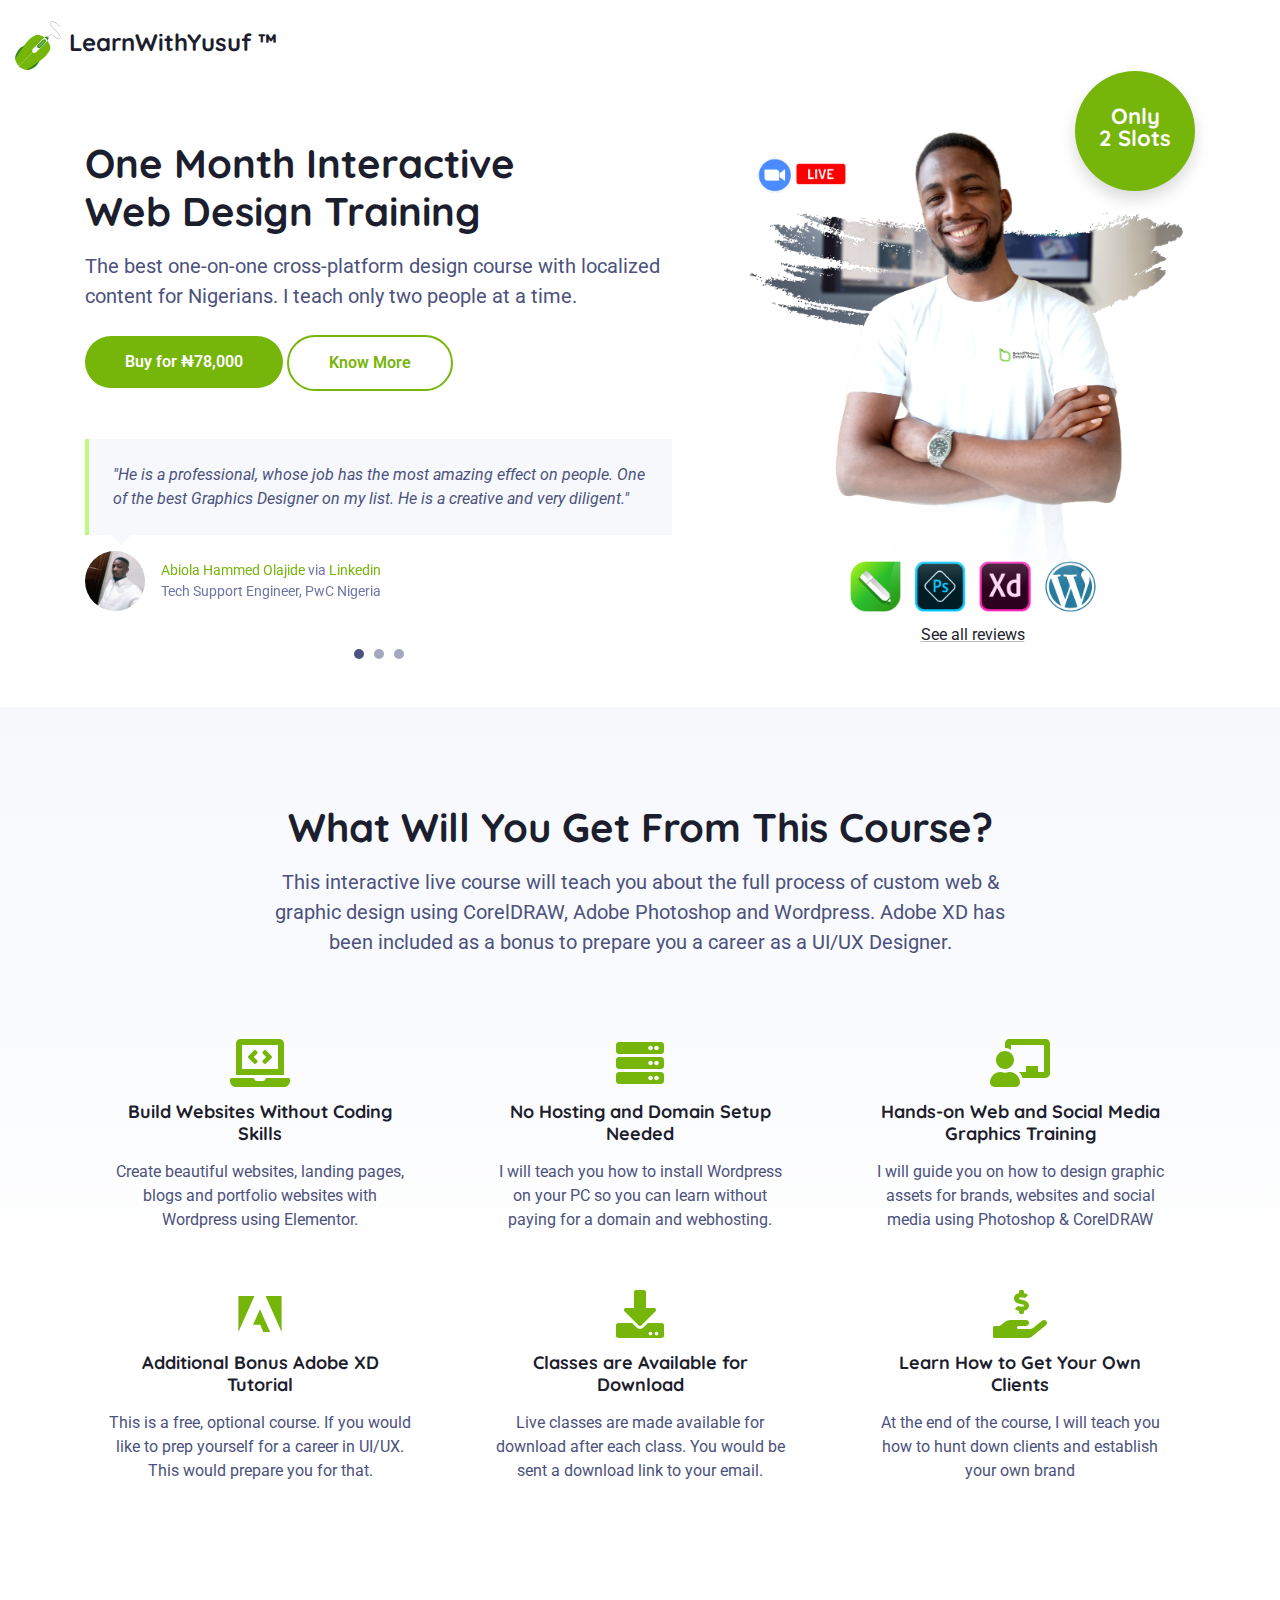
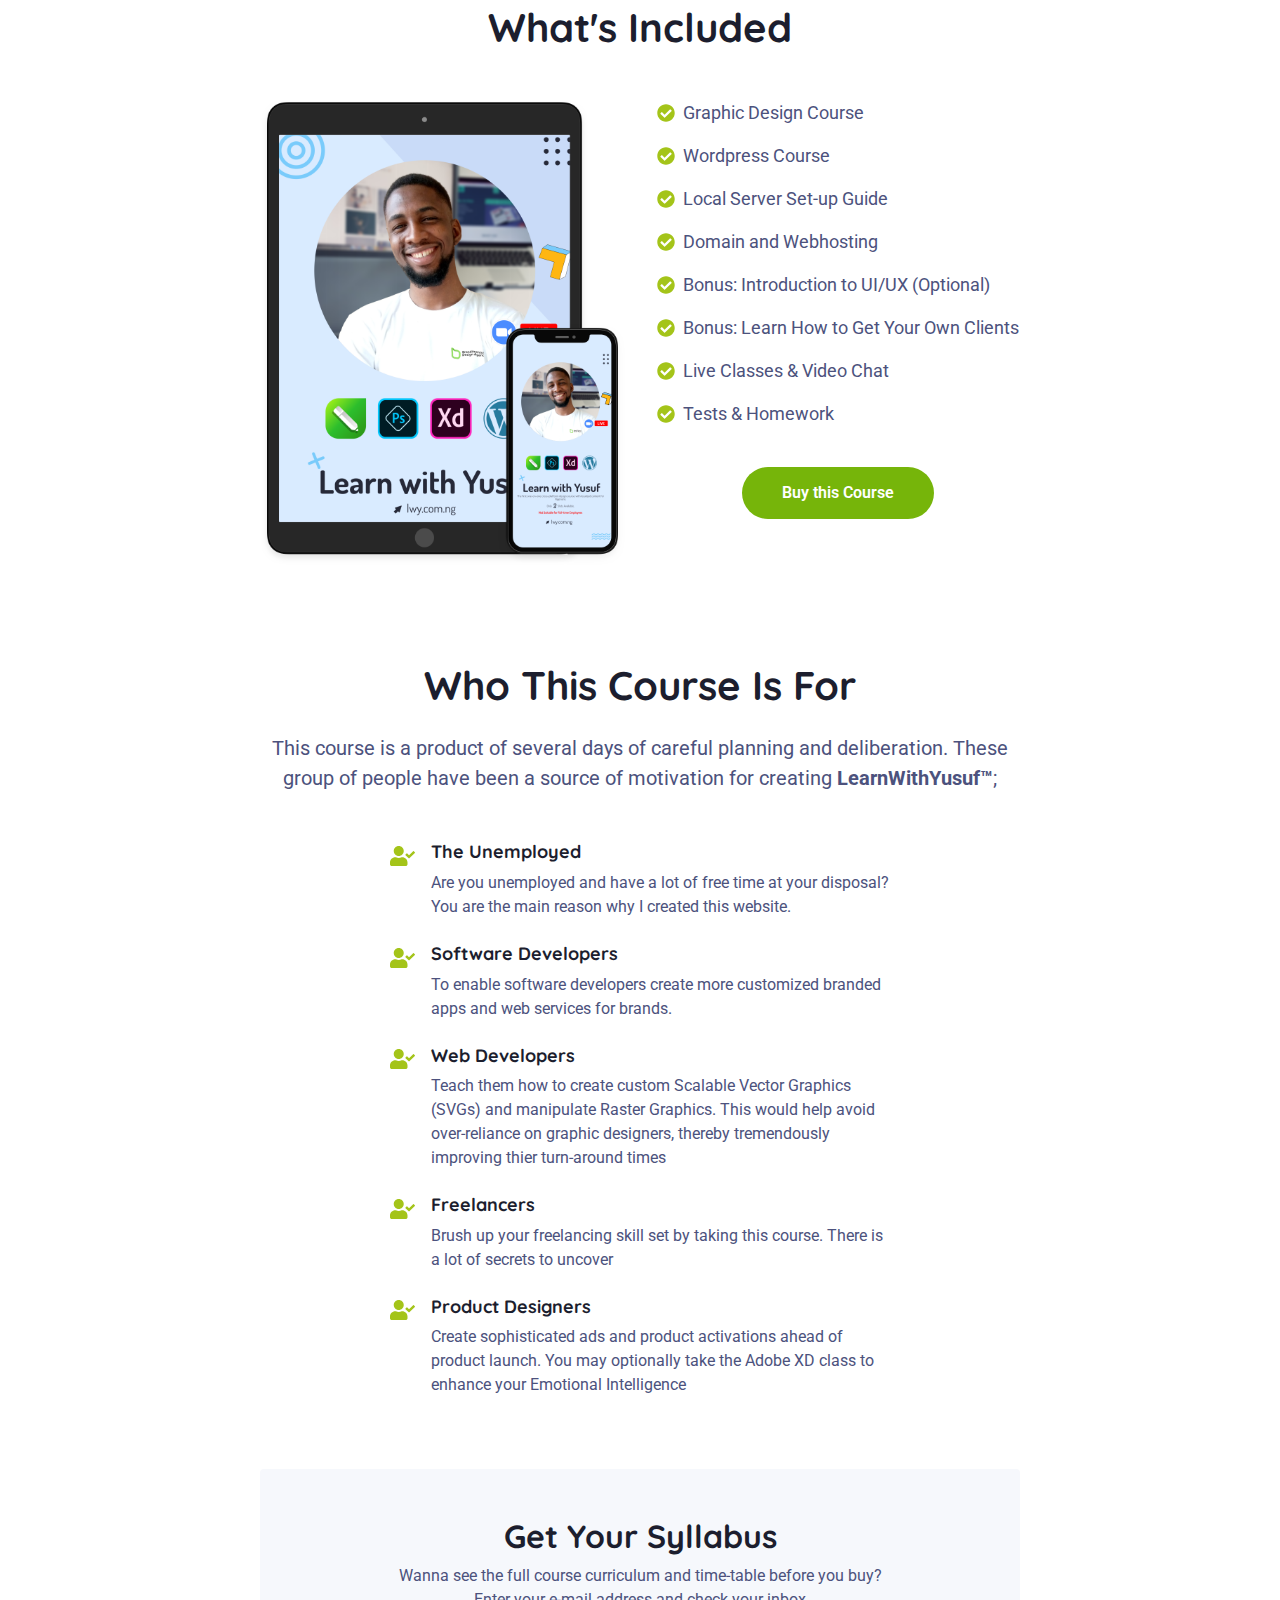
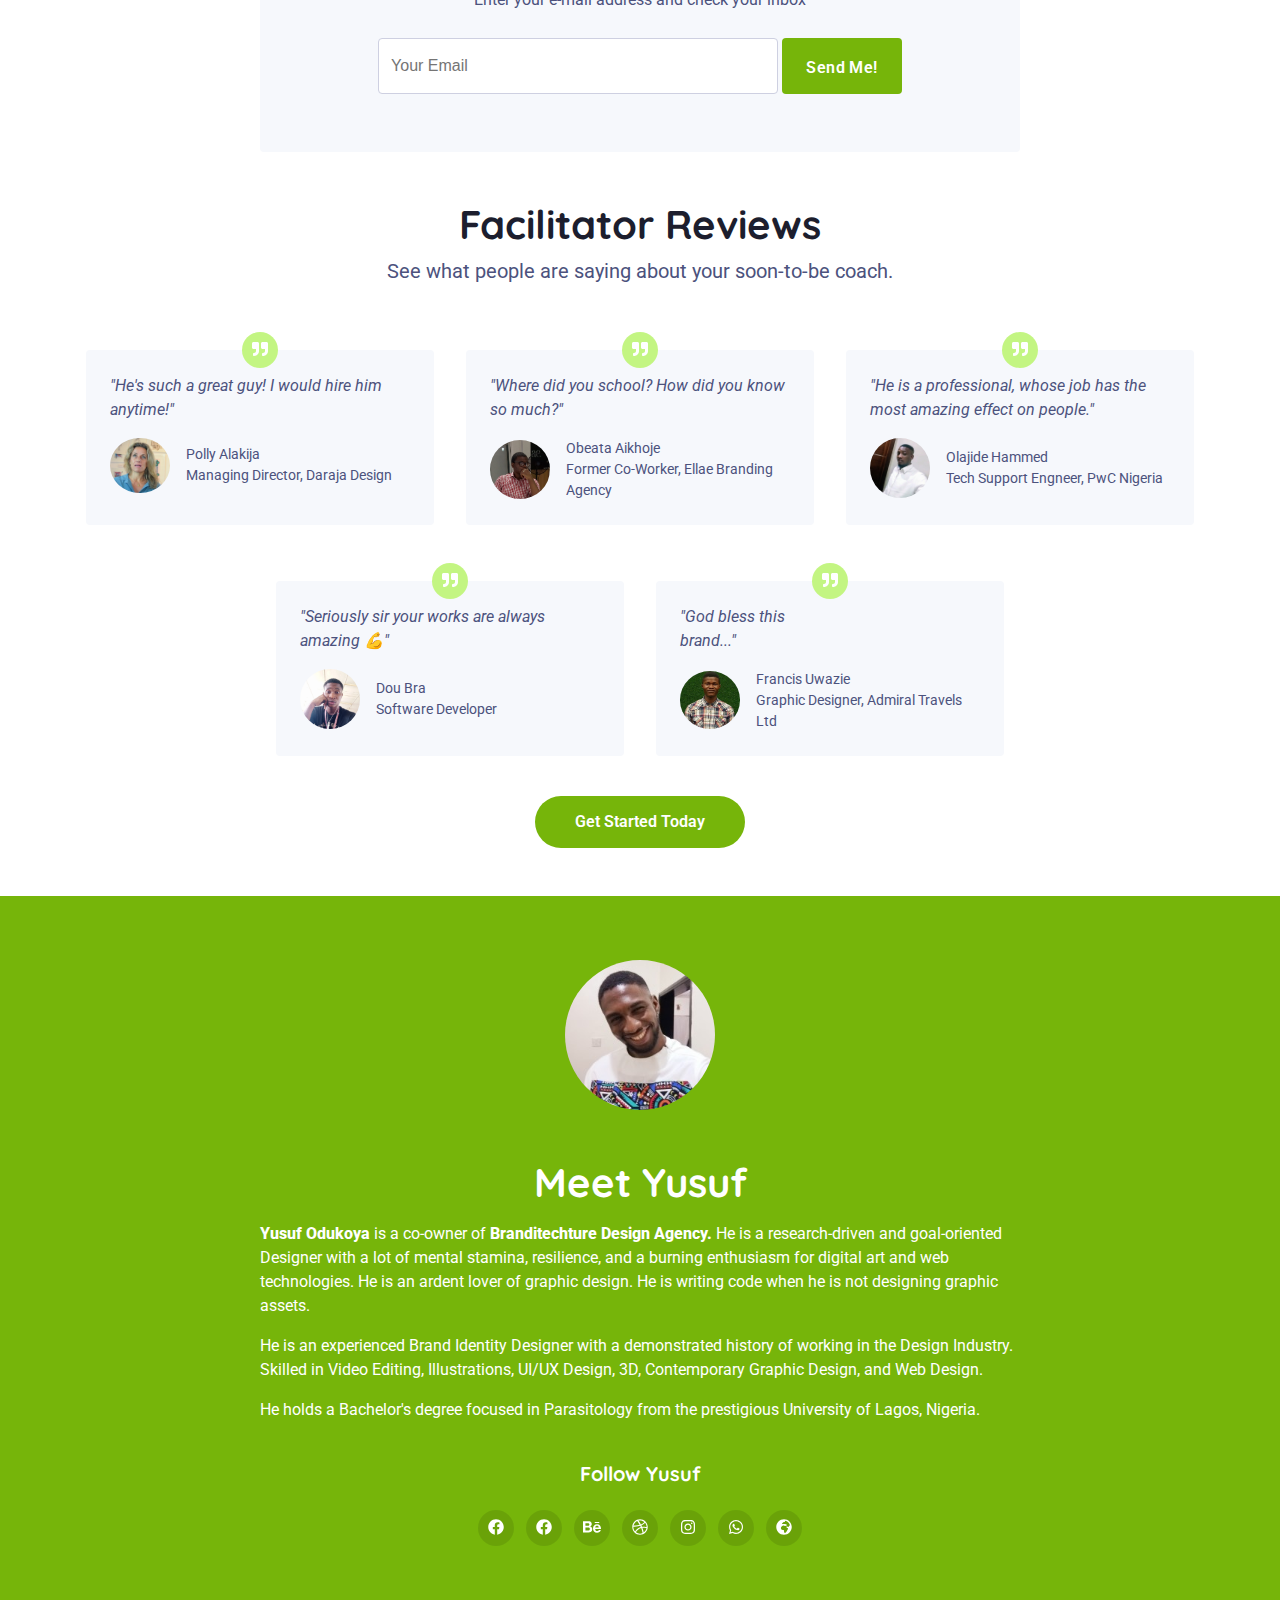
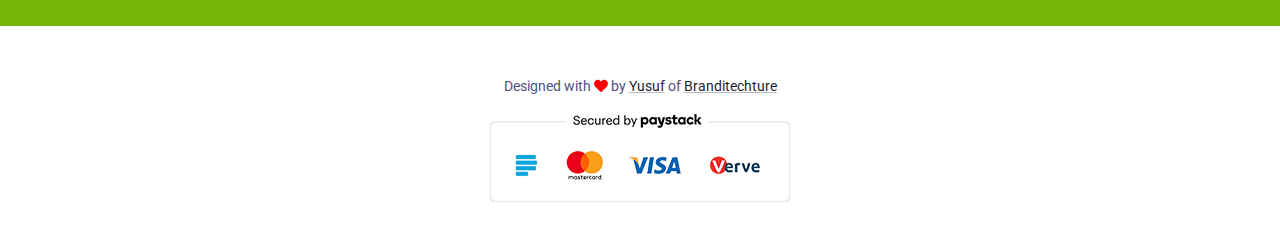
==== index.html @ 30e53b49 "added facebook pixel" ====
<!DOCTYPE html>
<html lang="en"> 
<head>
	<title>Learn with Yusuf - The best one-on-one cross-platform design course with localized content for Nigerians.</title>
		<!-- Global site tag (gtag.js) - Google Analytics -->
<script async src="https://www.googletagmanager.com/gtag/js?id=UA-167106682-1"></script>
<script>
  window.dataLayer = window.dataLayer || [];
  function gtag(){dataLayer.push(arguments);}
  gtag('js', new Date());

  gtag('config', 'UA-167106682-1');
</script>
<!--End Google Analytics-->
	<!-- Meta -->
    <meta charset="utf-8">
    <meta http-equiv="X-UA-Compatible" content="IE=edge">
    <meta name="viewport" content="width=device-width, initial-scale=1.0">
    <meta name="description" content="Bootstrap 4 Book/eBook Landing Page Template For Developers">
    <meta name="author" content="Xiaoying Riley at 3rd Wave Media">    
	<!--Favicon-->
	<link rel="apple-touch-icon" sizes="144x144" href="/apple-touch-icon.png">
	<link rel="icon" type="image/png" sizes="32x32" href="/favicon-32x32.png">
	<link rel="icon" type="image/png" sizes="16x16" href="/favicon-16x16.png">
	<link rel="manifest" href="/site.webmanifest">
	<link rel="mask-icon" href="/safari-pinned-tab.svg" color="#5bbad5">
	<meta name="msapplication-TileColor" content="#00a300">
	<meta name="theme-color" content="#ffffff">
    <!-- Google Font -->
    <link href="https://fonts.googleapis.com/css?family=Quicksand:700|Roboto:400,400i,700&display=swap" rel="stylesheet">
    <!-- FontAwesome JS-->
    <script defer src="assets/fontawesome/js/all.min.js"></script>
    <!-- Theme CSS -->  
	<link id="theme-style" rel="stylesheet" href="assets/css/theme.css">
	<!-- Facebook Pixel Code -->
<script>
	!function(f,b,e,v,n,t,s)
	{if(f.fbq)return;n=f.fbq=function(){n.callMethod?
	n.callMethod.apply(n,arguments):n.queue.push(arguments)};
	if(!f._fbq)f._fbq=n;n.push=n;n.loaded=!0;n.version='2.0';
	n.queue=[];t=b.createElement(e);t.async=!0;
	t.src=v;s=b.getElementsByTagName(e)[0];
	s.parentNode.insertBefore(t,s)}(window, document,'script',
	'https://connect.facebook.net/en_US/fbevents.js');
	fbq('init', '244004670359767');
	fbq('track', 'PageView');
  </script>
  <noscript><img height="1" width="1" style="display:none"
	src="https://www.facebook.com/tr?id=244004670359767&ev=PageView&noscript=1"
  /></noscript>
  <!-- End Facebook Pixel Code -->
</head> 

<body>    
    <header class="header">	    
        <div class="branding">
            <div class="container-fluid position-relative py-3">
                <div class="logo-wrapper">
	                <div class="site-logo"><a class="navbar-brand" href="index.html"><img class="logo-icon mr-2" src="assets/images/site-logo.svg" alt="logo" ><span class="logo-text">LearnWithYusuf &trade;</span></a></div>    
                </div><!--//docs-logo-wrapper-->
	        
            </div><!--//container-->
        </div><!--//branding-->
    </header><!--//header-->
    
    <section class="hero-section">
	    <div class="container">
		    <div class="row">
			    <div class="col-12 col-md-7 pt-5 mb-5 align-self-center">
				    <div class="promo pr-md-3 pr-lg-5">
					    <h1 class="headline mb-3">
						    One Month Interactive<br>Web Design Training   
					    </h1><!--//headline-->
					    <div class="subheadline mb-4">
						    The best one-on-one cross-platform design course with localized content for Nigerians. I teach only two people at a time. 
					    </div><!--//subheading-->
					    
					    <div class="cta-holder">
						    <button class="bg-primary buybtn" type="button" onclick="payWithPaystack()">Buy for ₦78,000</button>
						    <a class="btn btn-secondary scrollto" href="#benefits-section">Know More</a>
						    
					    </div><!--//cta-holder-->
					    
					    <div class="hero-quotes mt-5">
						    <div id="quotes-carousel" class="quotes-carousel carousel slide carousel-fade mb-5" data-ride="carousel" data-interval="8000">
								<ol class="carousel-indicators">
									<li data-target="#quotes-carousel" data-slide-to="0" class="active"></li>
									<li data-target="#quotes-carousel" data-slide-to="1"></li>
									<li data-target="#quotes-carousel" data-slide-to="2"></li>
								</ol>
							  
							    <div class="carousel-inner">
								    <div class="carousel-item active">
								        <blockquote class="quote p-4 theme-bg-light">
									        "He is a professional, whose job has the most amazing effect on people. One of the best Graphics Designer on my list. He is a creative and very diligent."     
								        </blockquote><!--//item-->
								        <div class="source media flex-column flex-md-row align-items-center">
									        <img class=" source-profile mr-md-3 roundedimg" src="assets/images/profiles/profile-1.png" alt="image" width="200">
									        <div class="source-info media-body text-center text-md-left">
										        <div class="source-name"><a _target="blank" href="https://www.linkedin.com/in/abiola-hammed-olajide-11097a184/">Abiola Hammed Olajide</a> via <a _target="blank" href="https://www.linkedin.com/in/thaikuun/">Linkedin </a></div>
										        <div class="soure-title">Tech Support Engineer, PwC Nigeria</div>
										    </div>
								        </div><!--//source-->
								    </div><!--//carousel-item-->
								    <div class="carousel-item">
								        <blockquote class="quote p-4 theme-bg-light">
									        "Seriously sir your works are always amazing 💪"     
								        </blockquote><!--//item-->
								        <div class="source media flex-column flex-md-row align-items-center">
									        <img class=" source-profile mr-md-3 roundedimg" src="assets/images/profiles/profile-2.png" alt="image" width="200">
									        <div class="source-info media-body text-center text-md-left">
										        <div class="source-name"><a _target="blank" href="https://facebook.com/jacob.gallant3">Dou Bra</a> via <a _target="blank" href="https://mbasic.facebook.com/comment/replies/?ctoken=3018919988167381_3019017531490960&actor_id=100001482280770&ft_ent_identifier=3018919988167381&gfid=AQC54p0u67_15cv6&refid=52&_ft_=mf_story_key.3018919988167381%3Atop_level_post_id.3018919988167381%3Atl_objid.3018919988167381%3Acontent_owner_id_new.100001482280770%3Athrowback_story_fbid.3018919988167381%3Aphoto_attachments_list.%5B3018919161500797%2C3018919164834130%2C3018919141500799%2C3018919321500781%2C3018919244834122%5D%3Astory_location.4%3Astory_attachment_style.album%3Athid.100001482280770&__tn__=R#comment_form_100001482280770_3018919988167381_reply_3018919988167381_3019017531490960">Facebook </a></div>
										        <div class="soure-title">Software Developer</div>
										    </div>
								        </div><!--//source-->
								    </div><!--//carousel-item-->
								    <div class="carousel-item">
								        <blockquote class="quote p-4 theme-bg-light">
									        "God bless this brand... "     
								        </blockquote><!--//item-->
								        <div class="source media flex-column flex-md-row align-items-center">
									        <img class=" source-profile mr-md-3 roundedimg" src="assets/images/profiles/profile-3.png" alt="image" width="200">
									        <div class="source-info media-body text-center text-md-left">
										        <div class="source-name"><a _target="blank" href="https://facebook.com/francystem.wazyexpress">Francis Chinonso Uwazie</a> via <a _target="blank" href="https://mbasic.facebook.com/comment/replies/?ctoken=2747424075316975_2748294505229932&actor_id=100001482280770&ft_ent_identifier=2747424075316975&gfid=AQDRLqLFon96asLO&refid=52&_ft_=mf_story_key.2747424075316975%3Atop_level_post_id.2747424075316975%3Atl_objid.2747424075316975%3Acontent_owner_id_new.100001482280770%3Athrowback_story_fbid.2747424075316975%3Aphoto_id.2747423101983739%3Astory_location.4%3Astory_attachment_style.photo%3Athid.100001482280770&__tn__=R#comment_form_100001482280770_2747424075316975_reply_2747424075316975_2748294505229932"> Facebook </a></div>
										        <div class="soure-title">Graphic Designer, Admiral Travel Ltd.</div>
										    </div>
								        </div><!--//source-->
								    </div><!--//carousel-item-->
								</div><!--//carousel-inner-->
							</div><!--//quotes-carousel-->
							
					    </div><!--//hero-quotes-->
				    </div><!--//promo-->
			    </div><!--col-->
			    <div class="col-12 col-md-5 mb-5 align-self-center">
				    <div class="book-cover-holder">
					    <img class="img-fluid book-cover" src="assets/images/yusuf-odukoya-cover.png" alt="Yusuf Odukoya" >
					    <div class="book-badge d-inline-block shadow">
						    Only <br>2 Slots
					    </div>
				    </div><!--//book-cover-holder-->
				    <div class="text-center"><a class="theme-link scrollto" href="#reviews-section">See all reviews</a></div>
			    </div><!--col-->
		    </div><!--//row-->
	    </div><!--//container-->
    </section><!--//hero-section-->
    
    <section id="benefits-section" class="benefits-section theme-bg-light-gradient py-5">
	    <div class="container py-5">
		    <h2 class="section-heading text-center mb-3">What Will You Get From This Course?</h2>
		    <div class="section-intro single-col-max mx-auto text-center mb-5">This interactive live course will teach you about the full process of custom web & graphic design using CorelDRAW, Adobe Photoshop and Wordpress. Adobe XD has been included as a bonus to prepare you a career as a UI/UX Designer. </div>
		    <div class="row text-center">
			    <div class="item col-12 col-md-6 col-lg-4">
				    <div class="item-inner p-3 p-lg-4">
					    <div class="item-header mb-3">
						    <div class="item-icon"><i class="fas fa-laptop-code"></i></div>
						    <h3 class="item-heading">Build Websites Without Coding Skills</h3>
					    </div><!--//item-heading-->
					    <div class="item-desc">
						    Create beautiful websites, landing pages, blogs and portfolio websites with Wordpress using Elementor.
					    </div><!--//item-desc-->
				    </div><!--//item-inner-->
			    </div><!--//item-->
			    <div class="item col-12 col-md-6 col-lg-4">
				    <div class="item-inner p-3 p-lg-4">
					    <div class="item-header mb-3">
						    <div class="item-icon"><i class="fas fa-server"></i></div>
						    <h3 class="item-heading">No Hosting and Domain Setup Needed</h3>
					    </div><!--//item-heading-->
					    <div class="item-desc">
						    I will teach you how to install Wordpress on your PC so you can learn without paying for a domain and webhosting.
					    </div><!--//item-desc-->
				    </div><!--//item-inner-->
			    </div><!--//item-->
			    <div class="item col-12 col-md-6 col-lg-4">
				    <div class="item-inner p-3 p-lg-4">
					    <div class="item-header mb-3">
						    <div class="item-icon"><i class="fas fa-chalkboard-teacher"></i></div>
						    <h3 class="item-heading">Hands-on Web and Social Media Graphics Training</h3>
					    </div><!--//item-heading-->
					    <div class="item-desc">
						    I will guide you on how to design graphic assets for brands, websites and social media using Photoshop & CorelDRAW
					    </div><!--//item-desc-->
				    </div><!--//item-inner-->
			    </div><!--//item-->
			    <div class="item col-12 col-md-6 col-lg-4">
				    <div class="item-inner p-3 p-lg-4">
					    <div class="item-header mb-3">
						    <div class="item-icon"><i class="fab fa-adobe"></i></div>
						    <h3 class="item-heading">Additional Bonus Adobe XD Tutorial</h3>
					    </div><!--//item-heading-->
					    <div class="item-desc">
						    This is a free, optional course. If you would like to prep yourself for a career in UI/UX. This would prepare you for that.  
					    </div><!--//item-desc-->
				    </div><!--//item-inner-->
			    </div><!--//item-->
			    <div class="item col-12 col-md-6 col-lg-4">
				    <div class="item-inner p-3 p-lg-4">
					    <div class="item-header mb-3">
						    <div class="item-icon"><i class="fas fa-download"></i></div>
						    <h3 class="item-heading">Classes are Available for Download</h3>
					    </div><!--//item-heading-->
					    <div class="item-desc">
						    Live classes are made available for download after each class. You would be sent a download link to your email. 
					    </div><!--//item-desc-->
				    </div><!--//item-inner-->
			    </div><!--//item-->
			    <div class="item col-12 col-md-6 col-lg-4">
				    <div class="item-inner p-3 p-lg-4">
					    <div class="item-header mb-3">
						    <div class="item-icon"><i class="fas fa-hand-holding-usd"></i></div>
						    <h3 class="item-heading">Learn How to Get Your Own Clients</h3>
					    </div><!--//item-heading-->
					    <div class="item-desc">
						    At the end of the course, I will teach you how to hunt down clients and establish your own brand
					    </div><!--//item-desc-->
				    </div><!--//item-inner-->
			    </div><!--//item-->
		    </div><!--//row-->
	    </div><!--//container-->
    </section><!--//benefits-section-->
    
    <section id="content-section" class="content-section">
	    <div class="container">
		    <div class="single-col-max mx-auto">
		    <h2 class="section-heading text-center mb-5">What's Included</h2>
			    <div class="row">
				    <div class="col-12 col-md-6">
					    <div class="figure-holder mb-5">
						    <img class="img-fluid" src="assets/images/devbook-devices.png" alt="image" >
					    </div><!--//figure-holder-->
				    </div><!--//col-->
				    <div class="col-12 col-md-6 mb-5">
					    <div class="key-points mb-4 text-center">
						    <ul class="key-points-list list-unstyled mb-4 mx-auto d-inline-block text-left">
								<li><i class="fas fa-check-circle mr-2"></i>Graphic Design Course</li>								
								<li><i class="fas fa-check-circle mr-2"></i>Wordpress Course</li>
								<li><i class="fas fa-check-circle mr-2"></i>Local Server Set-up Guide</li> 
								<li><i class="fas fa-check-circle mr-2"></i>Domain and Webhosting</li>
							    <li><i class="fas fa-check-circle mr-2"></i>Bonus: Introduction to UI/UX (Optional)</li>
							    <li><i class="fas fa-check-circle mr-2"></i>Bonus: Learn How to Get Your Own Clients</li>
								<li><i class="fas fa-check-circle mr-2"></i>Live Classes & Video Chat</li>
								<li><i class="fas fa-check-circle mr-2"></i>Tests & Homework</li>

						    </ul>
						    <div class="text-center"><button class="bg-primary buybtn" type="button" onclick="payWithPaystack()">Buy this Course</button></div>
					    </div><!--//key-points-->
					    
				    </div><!--//col-12-->   
			    </div><!--//row-->
		    </div><!--//single-col-max-->
	    </div><!--//container-->
    </section><!--//content-section-->
    
    <section id="audience-section" class="audience-section py-5">
	    <div class="container">
		    <h2 class="section-heading text-center mb-4">Who This Course Is For</h2>
		    <div class="section-intro single-col-max mx-auto text-center mb-5">
			   This course is a product of several days of careful planning and deliberation. These group of people have been a source of motivation for creating <strong>LearnWithYusuf&trade;</strong>;
		    </div><!--//section-intro-->
		    <div class="audience mx-auto">
				<div class="item media">
				    <div class="item-icon mr-3"><i class="fas fa-user-check"></i></div>
				    <div class="media-body">
					    <h4 class="item-title">The Unemployed</h4>
					    <div class="item-desc">Are you unemployed and have a lot of free time at your disposal? You are the main reason why I created this website.</div>
				    </div><!--//media-body-->
			    </div><!--//item-->
			    <div class="item media">
				    <div class="item-icon mr-3"><i class="fas fa-user-check"></i></div>
				    <div class="media-body">
					    <h4 class="item-title">Software Developers</h4>
					    <div class="item-desc">To enable software developers create more customized branded apps and web services for brands.</div>
				    </div><!--//media-body-->
			    </div><!--//item-->
			    <div class="item media">
				    <div class="item-icon mr-3"><i class="fas fa-user-check"></i></div>
				    <div class="media-body">
					    <h4 class="item-title">Web Developers</h4>
					    <div class="item-desc">Teach them how to create custom Scalable Vector Graphics (SVGs) and manipulate Raster Graphics. This would help avoid over-reliance on graphic designers, thereby tremendously improving thier turn-around times</div>
				    </div><!--//media-body-->
			    </div><!--//item-->
			    <div class="item media">
				    <div class="item-icon mr-3"><i class="fas fa-user-check"></i></div>
				    <div class="media-body">
					    <h4 class="item-title">Freelancers</h4>
					    <div class="item-desc">Brush up your freelancing skill set by taking this course. There is a lot of secrets to uncover</div>
				    </div><!--//media-body-->
			    </div><!--//item-->
			    <div class="item media">
				    <div class="item-icon mr-3"><i class="fas fa-user-check"></i></div>
				    <div class="media-body">
					    <h4 class="item-title">Product Designers</h4>
					    <div class="item-desc">Create sophisticated ads and product activations ahead of product launch. You may optionally take the Adobe XD class to enhance your Emotional Intelligence</div>
				    </div><!--//media-body-->
			    </div><!--//item-->
		    </div><!--//audience-->
	    </div><!--//container-->
	</section><!--//audience-section-->
	
	<section id="form-section" class="form-section">
	    <div class="container">
		    <div class="lead-form-wrapper single-col-max mx-auto theme-bg-light rounded p-5">
			    <h2 class="form-heading text-center">Get Your Syllabus</h2>
			    <div class="form-intro text-center mb-3">Wanna see the full course curriculum and time-table before you buy? <br>Enter your e-mail address and check your inbox</div>
			    <div class="form-wrapper">
		
<!-- Begin Mailchimp Signup Form -->
<style type="text/css">
	#mc_embed_signup{background:rgba(255, 255, 255, 0); clear:left; font:14px inherit,Arial,sans-serif; width:100%;}
	/* Add your own Mailchimp form style overrides in your site stylesheet or in this style block.
	   We recommend moving this block and the preceding CSS link to the HEAD of your HTML file. */
</style>
<div id="mc_embed_signup">
<form action="https://lwy.us18.list-manage.com/subscribe/post?u=bf35e2f585c4e5f2abfe6244e&amp;id=988fe74b9a" method="post" id="mc-embedded-subscribe-form" name="mc-embedded-subscribe-form" class="validate" novalidate>
    <div id="mc_embed_signup_scroll">
	<input type="email" value="" name="EMAIL" class="email" id="mce-EMAIL" placeholder="Your Email" required>
    <!-- real people should not fill this in and expect good things - do not remove this or risk form bot signups-->
    <div style="position: absolute; left: -5000px;" aria-hidden="true"><input type="text" name="b_bf35e2f585c4e5f2abfe6244e_988fe74b9a" tabindex="-1" value=""></div>
    <div class="clear"><input type="submit" value="Send Me!" name="subscribe" id="mc-embedded-subscribe" class="button"></div>
    </div>
</form>
</div>

<!--End mc_embed_signup-->

			    </div><!--//form-wrapper-->
		    </div><!--//lead-form-wrapper-->
	    </div><!--//container-->
    </section><!--//form-section-->


    
    <section id="reviews-section" class="reviews-section py-5">
	    <div class="container">
		    <h2 class="section-heading text-center">Facilitator Reviews</h2>
		    <div class="section-intro text-center single-col-max mx-auto mb-5">See what people are saying about your soon-to-be coach. </div>
		    <div class="row justify-content-center">
			    <div class="item col-12 col-lg-4 p-3 mb-4">
				    <div class="item-inner theme-bg-light rounded p-4">
					    
					    <blockquote class="quote">
					        "He's such a great guy! I would hire him anytime!"     
				        </blockquote><!--//item-->
				        <div class="source media flex-column flex-md-row align-items-center">
					        <img class=" source-profile mr-md-3 roundedimg" src="assets/images/profiles/polly.jpg" alt="image" >
					        <div class="source-info media-body text-center text-md-left">
						        <div class="source-name">Polly Alakija</div>
						        <div class="soure-title">Managing Director, Daraja Design</div>
						    </div>
				        </div><!--//source-->
				        <div class="icon-holder"><i class="fas fa-quote-right"></i></div>
				    </div><!--//inner-->
			    </div><!--//item-->
			    <div class="item col-12 col-lg-4 p-3 mb-4">
				    <div class="item-inner theme-bg-light rounded p-4">
					    <blockquote class="quote">
					        "Where did you school? How did you know so much?"     
				        </blockquote><!--//item-->
				        <div class="source media flex-column flex-md-row align-items-center">
					        <img class=" source-profile mr-md-3 roundedimg" src="assets/images/profiles/obe.jpg" alt="image" >
					        <div class="source-info media-body text-center text-md-left">
						        <div class="source-name">Obeata Aikhoje</div>
						        <div class="soure-title">Former Co-Worker, Ellae Branding Agency</div>
						    </div>
				        </div><!--//source-->
				         <div class="icon-holder"><i class="fas fa-quote-right"></i></div>
				    </div><!--//inner-->
			    </div><!--//item-->
			    <div class="item col-12 col-lg-4 p-3 mb-4">
				    <div class="item-inner theme-bg-light rounded p-4">
					    <blockquote class="quote">
					        "He is a professional, whose job has the most amazing effect on people."     
				        </blockquote><!--//item-->
				        <div class="source media flex-column flex-md-row align-items-center">
					        <img class=" source-profile mr-md-3 roundedimg" src="assets/images/profiles/profile-1.png" alt="image" >
					        <div class="source-info media-body text-center text-md-left">
						        <div class="source-name">Olajide Hammed</div>
						        <div class="soure-title">Tech Support Engneer, PwC Nigeria</div>
						    </div>
				        </div><!--//source-->
				         <div class="icon-holder"><i class="fas fa-quote-right"></i></div>
				    </div><!--//inner-->
			    </div><!--//item-->
			    <div class="item col-12 col-lg-4 p-3 mb-4">
				    <div class="item-inner theme-bg-light rounded p-4">
					    <blockquote class="quote">
					        "Seriously sir your works are always amazing 💪"     
				        </blockquote><!--//item-->
				        <div class="source media flex-column flex-md-row align-items-center">
					        <img class=" source-profile mr-md-3 roundedimg" src="assets/images/profiles/profile-2.png" alt="image" >
					        <div class="source-info media-body text-center text-md-left">
						        <div class="source-name">Dou Bra</div>
						        <div class="soure-title">Software Developer</div>
						    </div>
				        </div><!--//source-->
				         <div class="icon-holder"><i class="fas fa-quote-right"></i></div>
				    </div><!--//inner-->
			    </div><!--//item-->
			    <div class="item col-12 col-lg-4 p-3 mb-4">
				    <div class="item-inner theme-bg-light rounded p-4">
					    <blockquote class="quote">
					        "God bless this <br>brand..."   
				        </blockquote><!--//item-->
				        <div class="source media flex-column flex-md-row align-items-center">
					        <img class=" source-profile mr-md-3 roundedimg" src="assets/images/profiles/profile-3.png" alt="image" >
					        <div class="source-info media-body text-center text-md-left">
						        <div class="source-name">Francis Uwazie</div>
						        <div class="soure-title">Graphic Designer, Admiral Travels Ltd</div>
						    </div>
				        </div><!--//source-->
				         <div class="icon-holder"><i class="fas fa-quote-right"></i></div>
				    </div><!--//inner-->
			    </div><!--//item-->
		    </div><!--//row-->
		    <div class="text-center">
		        <button class="bg-primary buybtn" type="button" onclick="payWithPaystack()">Get Started Today</button>
		    </div>
	    </div><!--//container-->
    </section><!--//reviews-section-->
    
    <section id="author-section" class="author-section section theme-bg-primary py-5">
	    <div class="container py-3">
		    <div class="author-profile text-center mb-5">
			    <img class="author-pic roundedimg" src="assets/images/profiles/author-profile.png" alt="image" >
		    </div><!--//author-profile-->
		    <h2 class="section-heading text-center text-white mb-3">Meet Yusuf</h2>
		    <div class="author-bio single-col-max mx-auto">
				<p><a style="color: white; font-weight: 800;" href="https://designeryusuf.github.io" _target="blank"> Yusuf Odukoya</a> is a co-owner of <a style="color: white; font-weight: 800;" href="http://projects.branditechture.com" _target="blank"> Branditechture Design Agency.</a> He is a research-driven and goal-oriented Designer with a lot of mental stamina, resilience, and a burning enthusiasm for digital art and web technologies. He is an ardent lover of graphic design. He is writing code when he is not designing graphic assets.
				</p>
			    <p>
				He is an experienced Brand Identity Designer with a demonstrated history of working in the Design Industry. Skilled in Video Editing, Illustrations, UI/UX Design, 3D, Contemporary Graphic Design, and Web Design.
				</p>
			    <p>
				He holds a Bachelor's degree focused in Parasitology from the prestigious University of Lagos, Nigeria.
				</p>
			    <div class="author-links text-center pt-4">
			        <h5 class="text-white mb-4">Follow Yusuf</h5>
				    <ul class="social-list list-unstyled">
					    <li class="list-inline-item"><a _target="blank" href="https://facebook.com/thaikuun"><i class="fab fa-facebook"></i></a></li>
					    <li class="list-inline-item"><a _target="blank" href="https://twitter.com/thaikuun"><i class="fab fa-facebook"></i></a></li>
					    <li class="list-inline-item"><a _target="blank" href="https://behance.net/yusuf-odukoya"><i class="fab fa-behance"></i></a></li> 
			            <li class="list-inline-item"><a _target="blank" href="https://dribbble.com/designeryusuf/shots"><i class="fab fa-dribbble"></i></a></li>
			            <li class="list-inline-item"><a _target="blank" href="https://instagram.com/designeryusuf"><i class="fab fa-instagram"></i></a></li>
			            <li class="list-inline-item"><a _target="blank" href="https://wa.me/2349034834608"><i class="fab fa-whatsapp"></i></a></li>
			            <li class="list-inline-item"><a _target="blank" href="https://designeryusuf.github.io/"><i class="fas fa-globe-africa"></i></a></li>
			        </ul><!--//social-list-->
			    </div><!--//author-links-->
			    
		    </div><!--//author-bio-->
		    
	    </div><!--//container-->
    </section><!--//author-section-->
    
    

    <footer class="footer">

	    <div class="footer-bottom text-center py-5">

	        <!--/* This template is free as long as you keep the footer attribution link. If you'd like to use the template without the attribution link, you can buy the commercial license via our website: themes.3rdwavemedia.com Thank you for your support. :) */-->
			<small class="copyright">Designed with <i class="fas fa-heart" style="color: red;"></i> by <a class="theme-link" href="https://designeryusuf.github.io" target="_blank">Yusuf</a> of <a class="theme-link" href="https://projects.branditechture.com" target="_blank">Branditechture</a></small>
			<br>
			<img class="paymentlogo" src="assets/images/profiles/paystack-wc.png" alt="cards">
	    </div>
	    
    </footer>
       
    <!-- Javascript -->          
    <script src="assets/plugins/jquery-3.4.1.min.js"></script>
    <script src="assets/plugins/popper.min.js"></script>
    <script src="assets/plugins/bootstrap/js/bootstrap.min.js"></script>  
    <script src="assets/plugins/jquery.scrollTo.min.js"></script>  
    <script src="assets/plugins/back-to-top.js"></script>  
    
    <script src="assets/js/main.js"></script>

</body>
<script src="https://js.paystack.co/v1/inline.js"></script>
<script>
	function payWithPaystack(){
	  var handler = PaystackPop.setup({
		key: 'pk_live_3ba2999526eeb269e4c135a2e5bba07af495267a',
		email: 'buyer@lwy.com.ng',
		amount: 7800000,
		currency: "NGN",
		ref: ''+Math.floor((Math.random() * 1000000000) + 1), // generates a pseudo-unique reference. Please replace with a reference you generated. Or remove the line entirely so our API will generate one for you
		metadata: {
		   custom_fields: [
			  {
				  display_name: "Mobile Number",
				  variable_name: "mobile_number",
				  value: "+2348012345678"
			  }
		   ]
		},
		// On the  callback function, you can redirect to another page, passing the transaction reference 
callback: function(response){
  window.location = "success.html";
},
//So on that redirected page, you can run verification.
	  });
	  handler.openIframe();
	}
  </script>

</html>
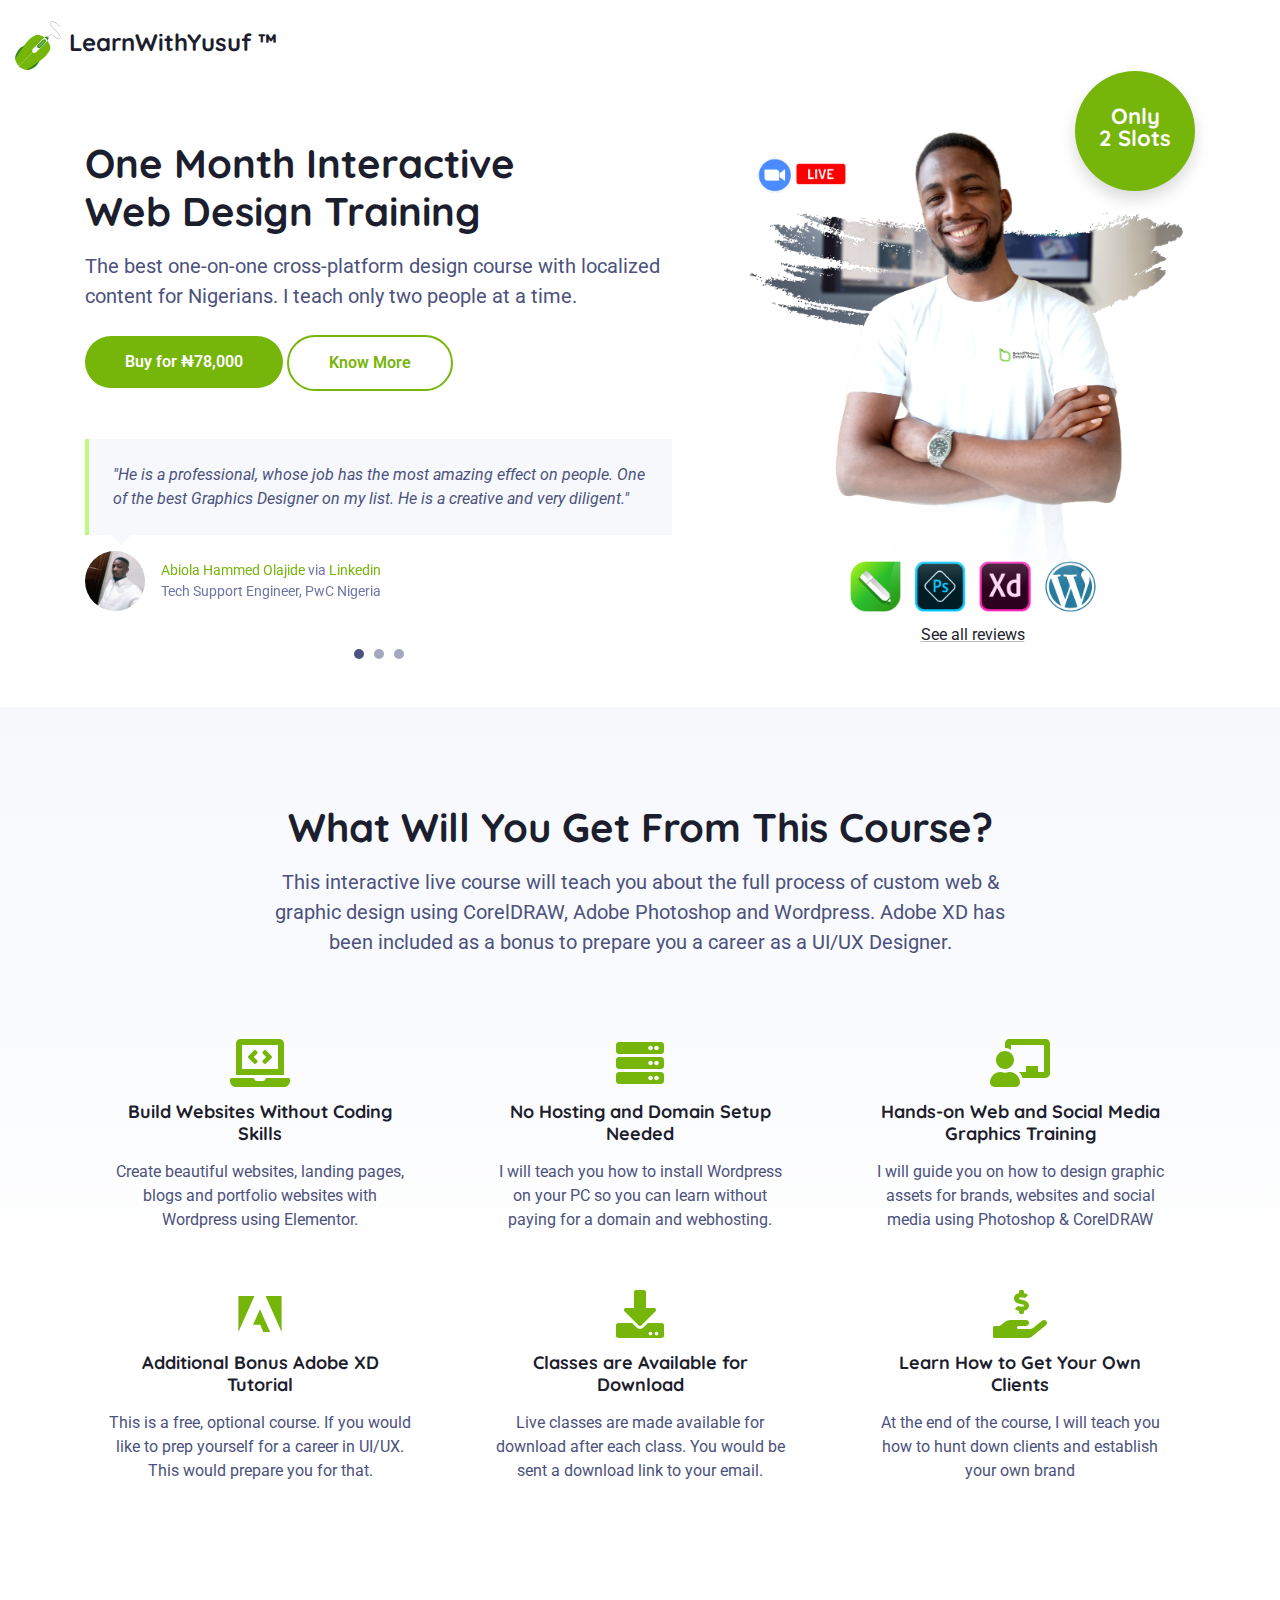
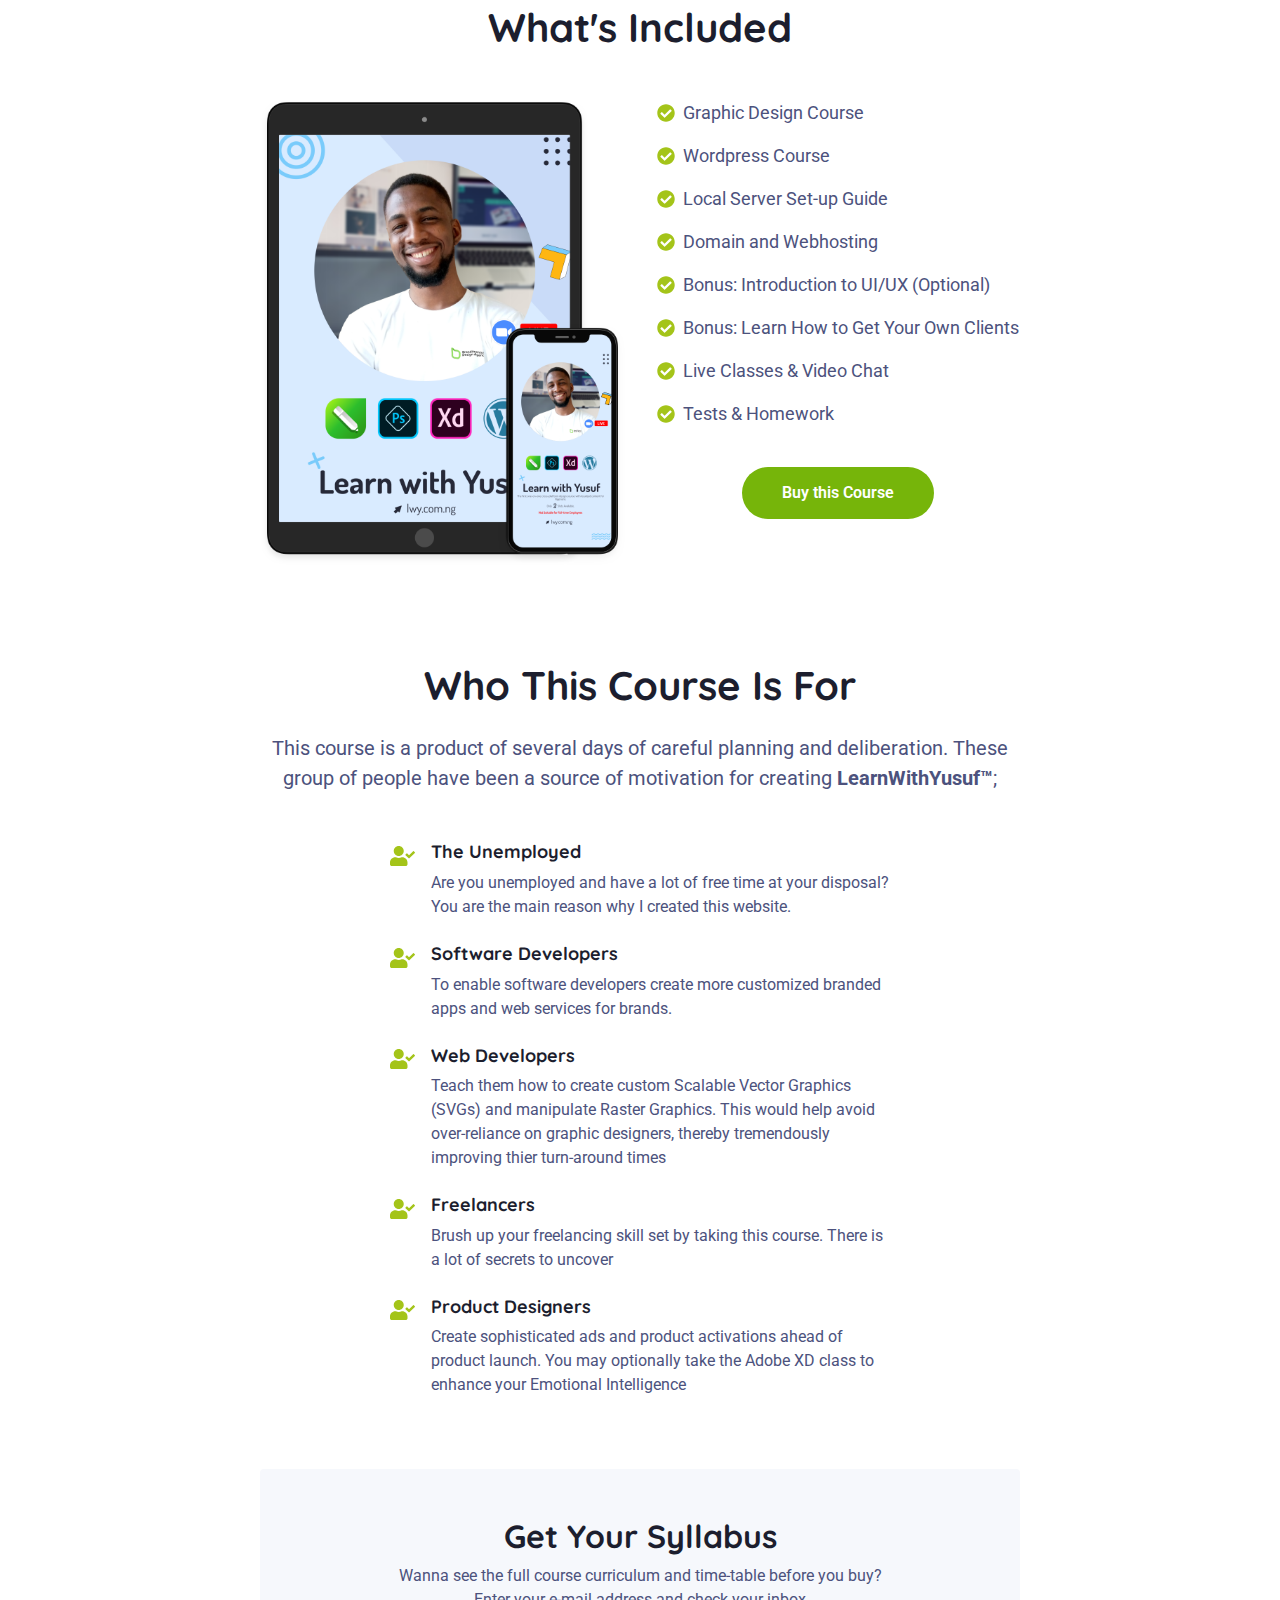
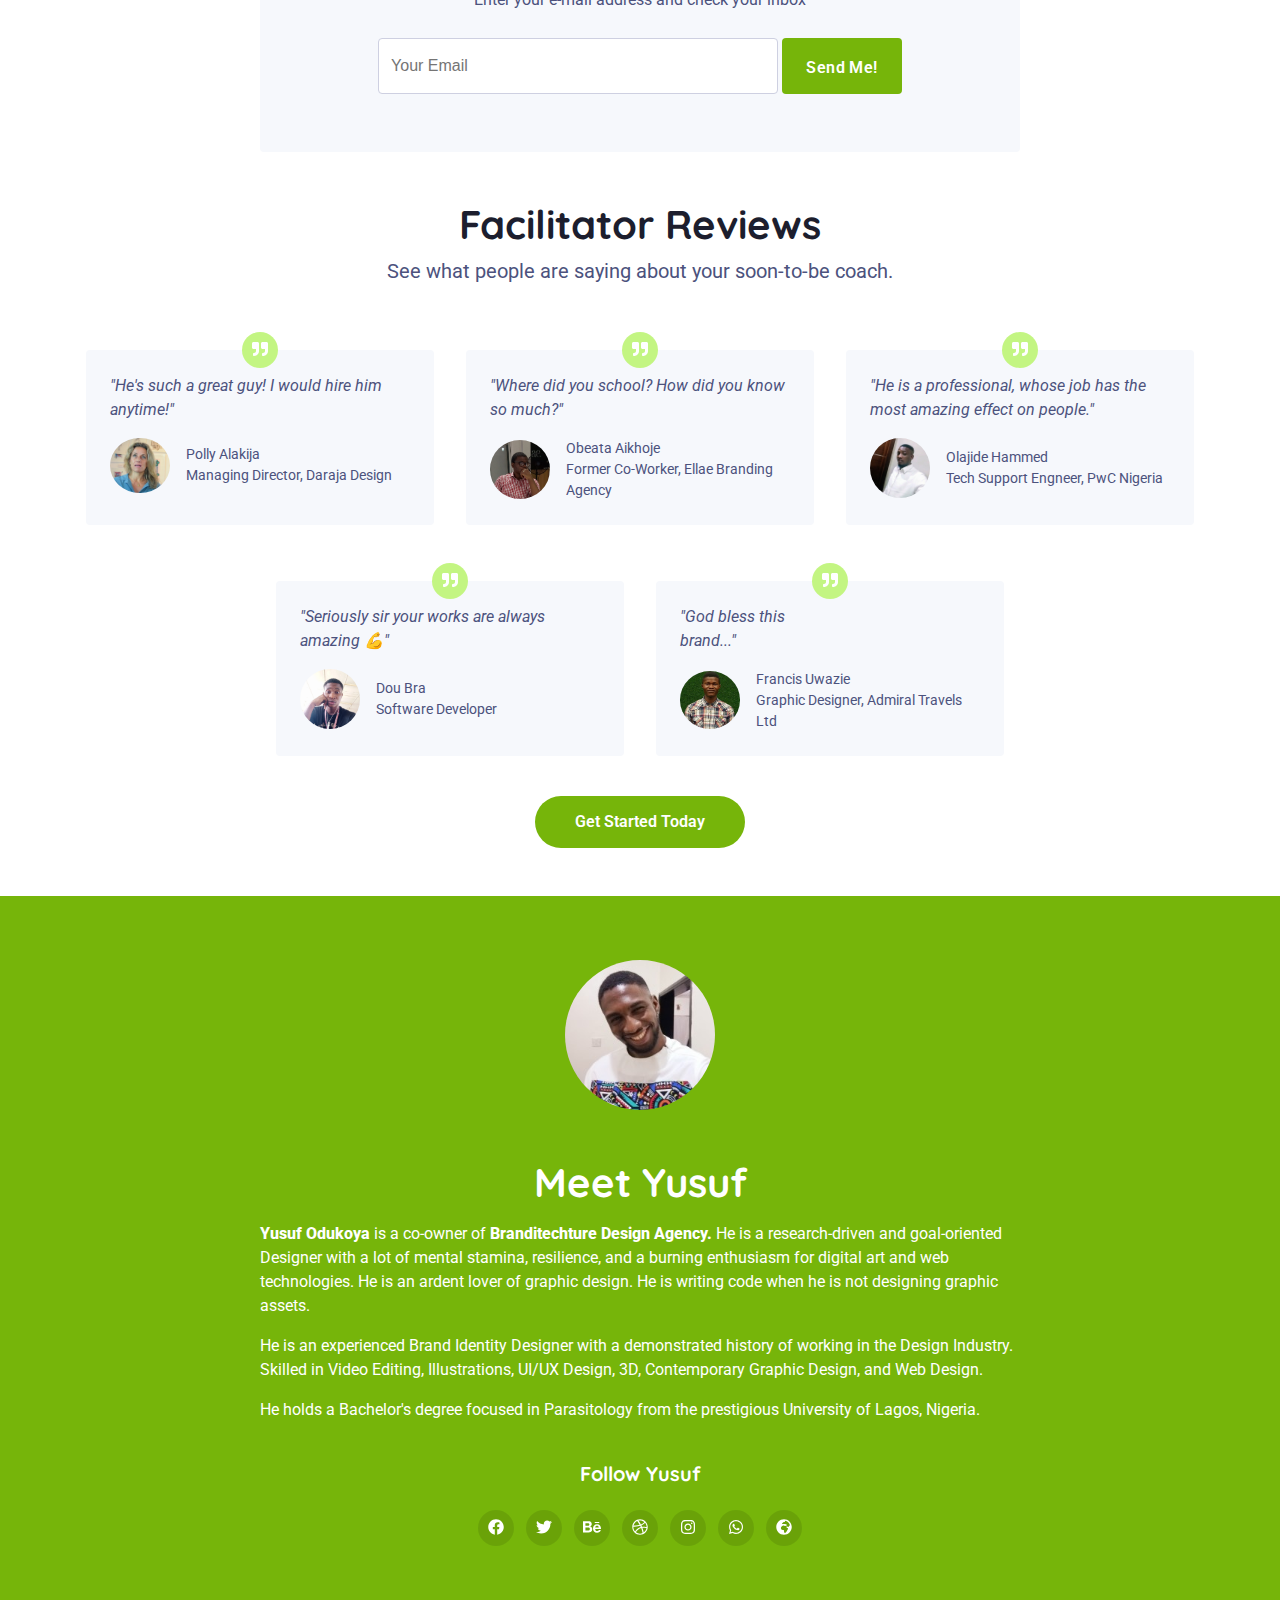
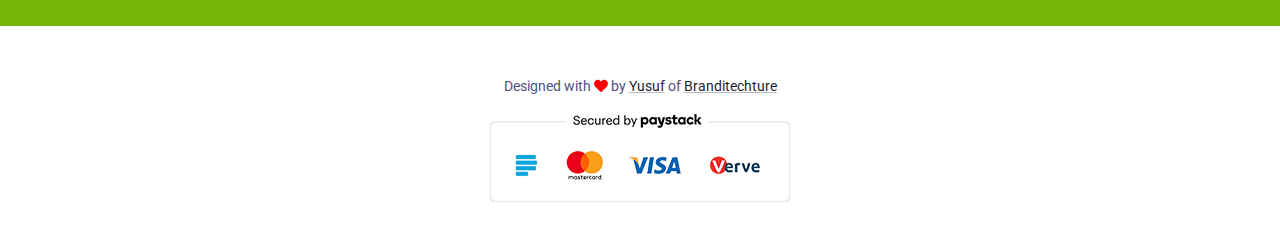
==== commit 023f1cf2: "Fixed Target Blank HTML Tags" ====
--- a/index.html
+++ b/index.html
@@ -437,13 +437,13 @@
 			    <div class="author-links text-center pt-4">
 			        <h5 class="text-white mb-4">Follow Yusuf</h5>
 				    <ul class="social-list list-unstyled">
-					    <li class="list-inline-item"><a _target="blank" href="https://facebook.com/thaikuun"><i class="fab fa-facebook"></i></a></li>
-					    <li class="list-inline-item"><a _target="blank" href="https://twitter.com/thaikuun"><i class="fab fa-facebook"></i></a></li>
-					    <li class="list-inline-item"><a _target="blank" href="https://behance.net/yusuf-odukoya"><i class="fab fa-behance"></i></a></li> 
-			            <li class="list-inline-item"><a _target="blank" href="https://dribbble.com/designeryusuf/shots"><i class="fab fa-dribbble"></i></a></li>
-			            <li class="list-inline-item"><a _target="blank" href="https://instagram.com/designeryusuf"><i class="fab fa-instagram"></i></a></li>
-			            <li class="list-inline-item"><a _target="blank" href="https://wa.me/2349034834608"><i class="fab fa-whatsapp"></i></a></li>
-			            <li class="list-inline-item"><a _target="blank" href="https://designeryusuf.github.io/"><i class="fas fa-globe-africa"></i></a></li>
+					    <li class="list-inline-item"><a target="_blank" href="https://facebook.com/thaikuun"><i class="fab fa-facebook"></i></a></li>
+					    <li class="list-inline-item"><a target="_blank" href="https://twitter.com/thaikuun"><i class="fab fa-twitter"></i></a></li>
+					    <li class="list-inline-item"><a target="_blank" href="https://behance.net/yusuf-odukoya"><i class="fab fa-behance"></i></a></li> 
+			            <li class="list-inline-item"><a target="_blank" href="https://dribbble.com/designeryusuf/shots"><i class="fab fa-dribbble"></i></a></li>
+			            <li class="list-inline-item"><a target="_blank" href="https://instagram.com/designeryusuf"><i class="fab fa-instagram"></i></a></li>
+			            <li class="list-inline-item"><a target="_blank" href="https://wa.me/2349034834608"><i class="fab fa-whatsapp"></i></a></li>
+			            <li class="list-inline-item"><a target="_blank" href="https://designeryusuf.github.io/"><i class="fas fa-globe-africa"></i></a></li>
 			        </ul><!--//social-list-->
 			    </div><!--//author-links-->
 			    
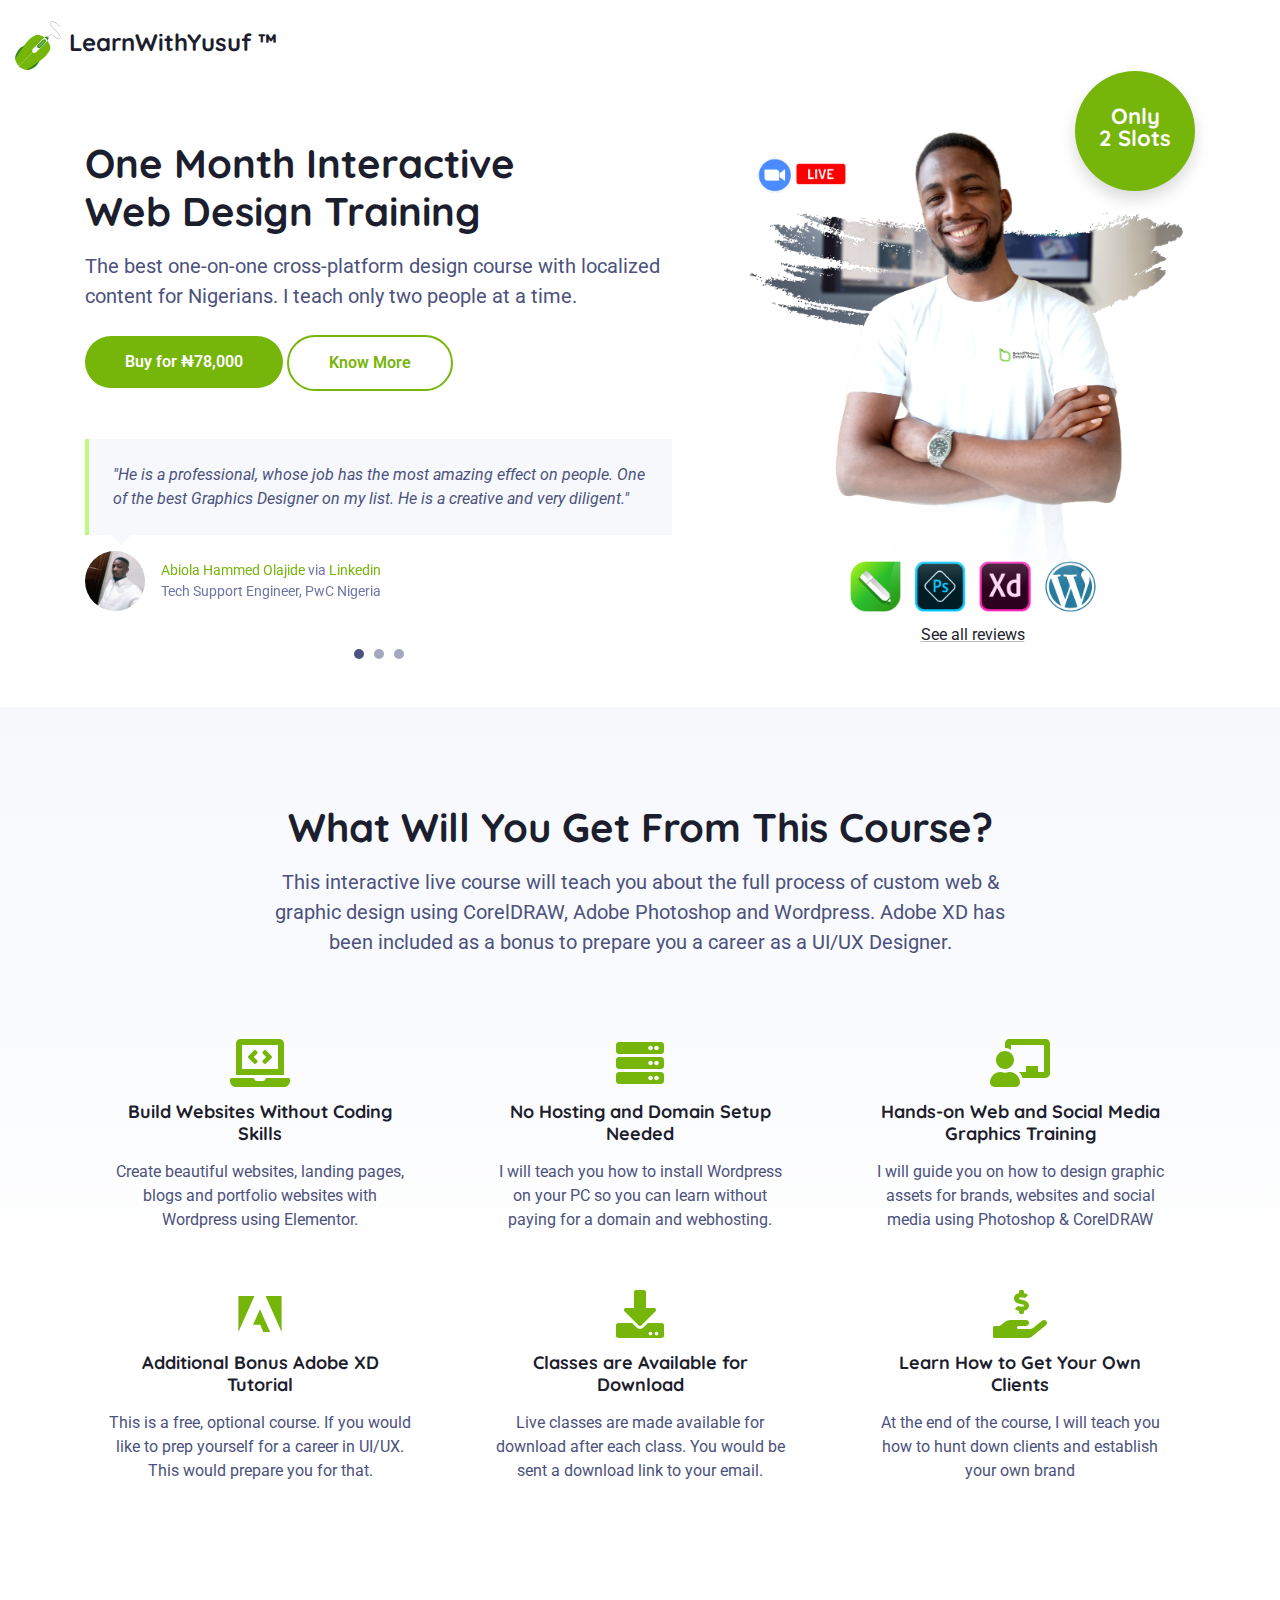
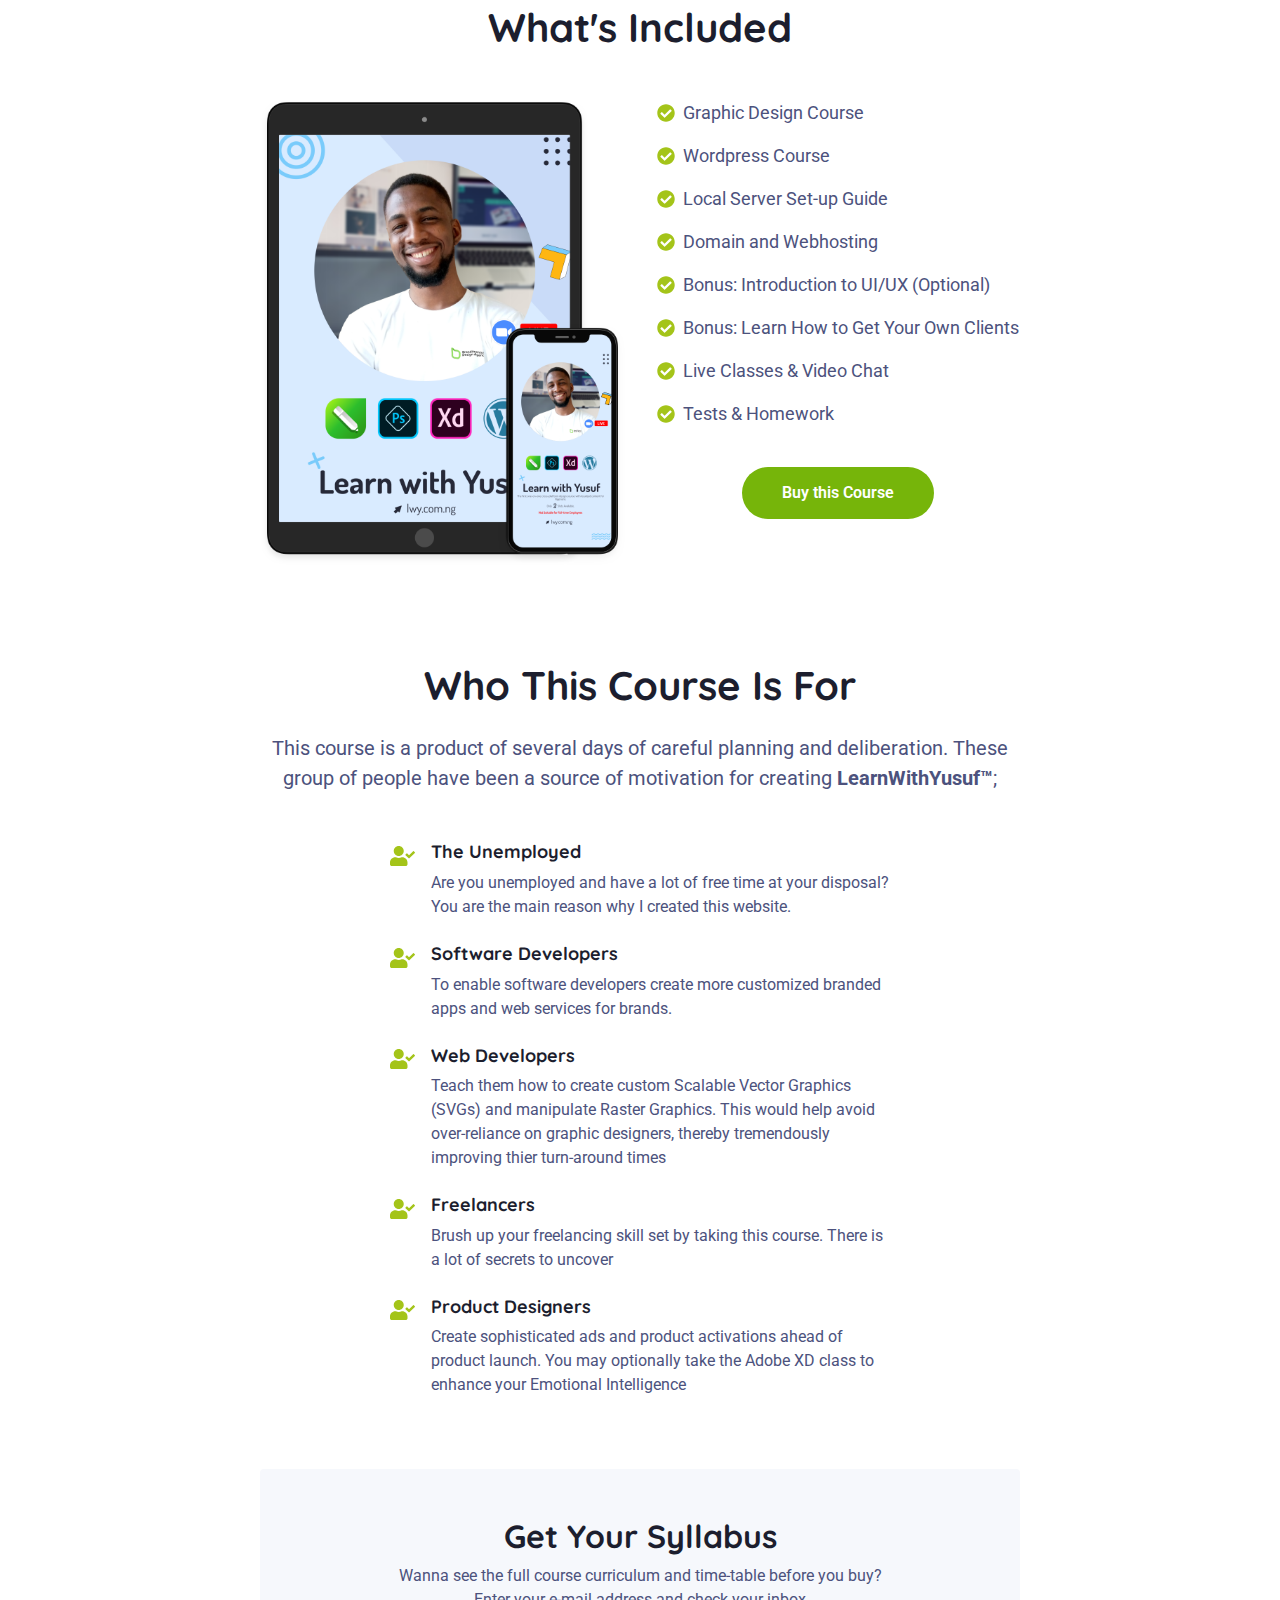
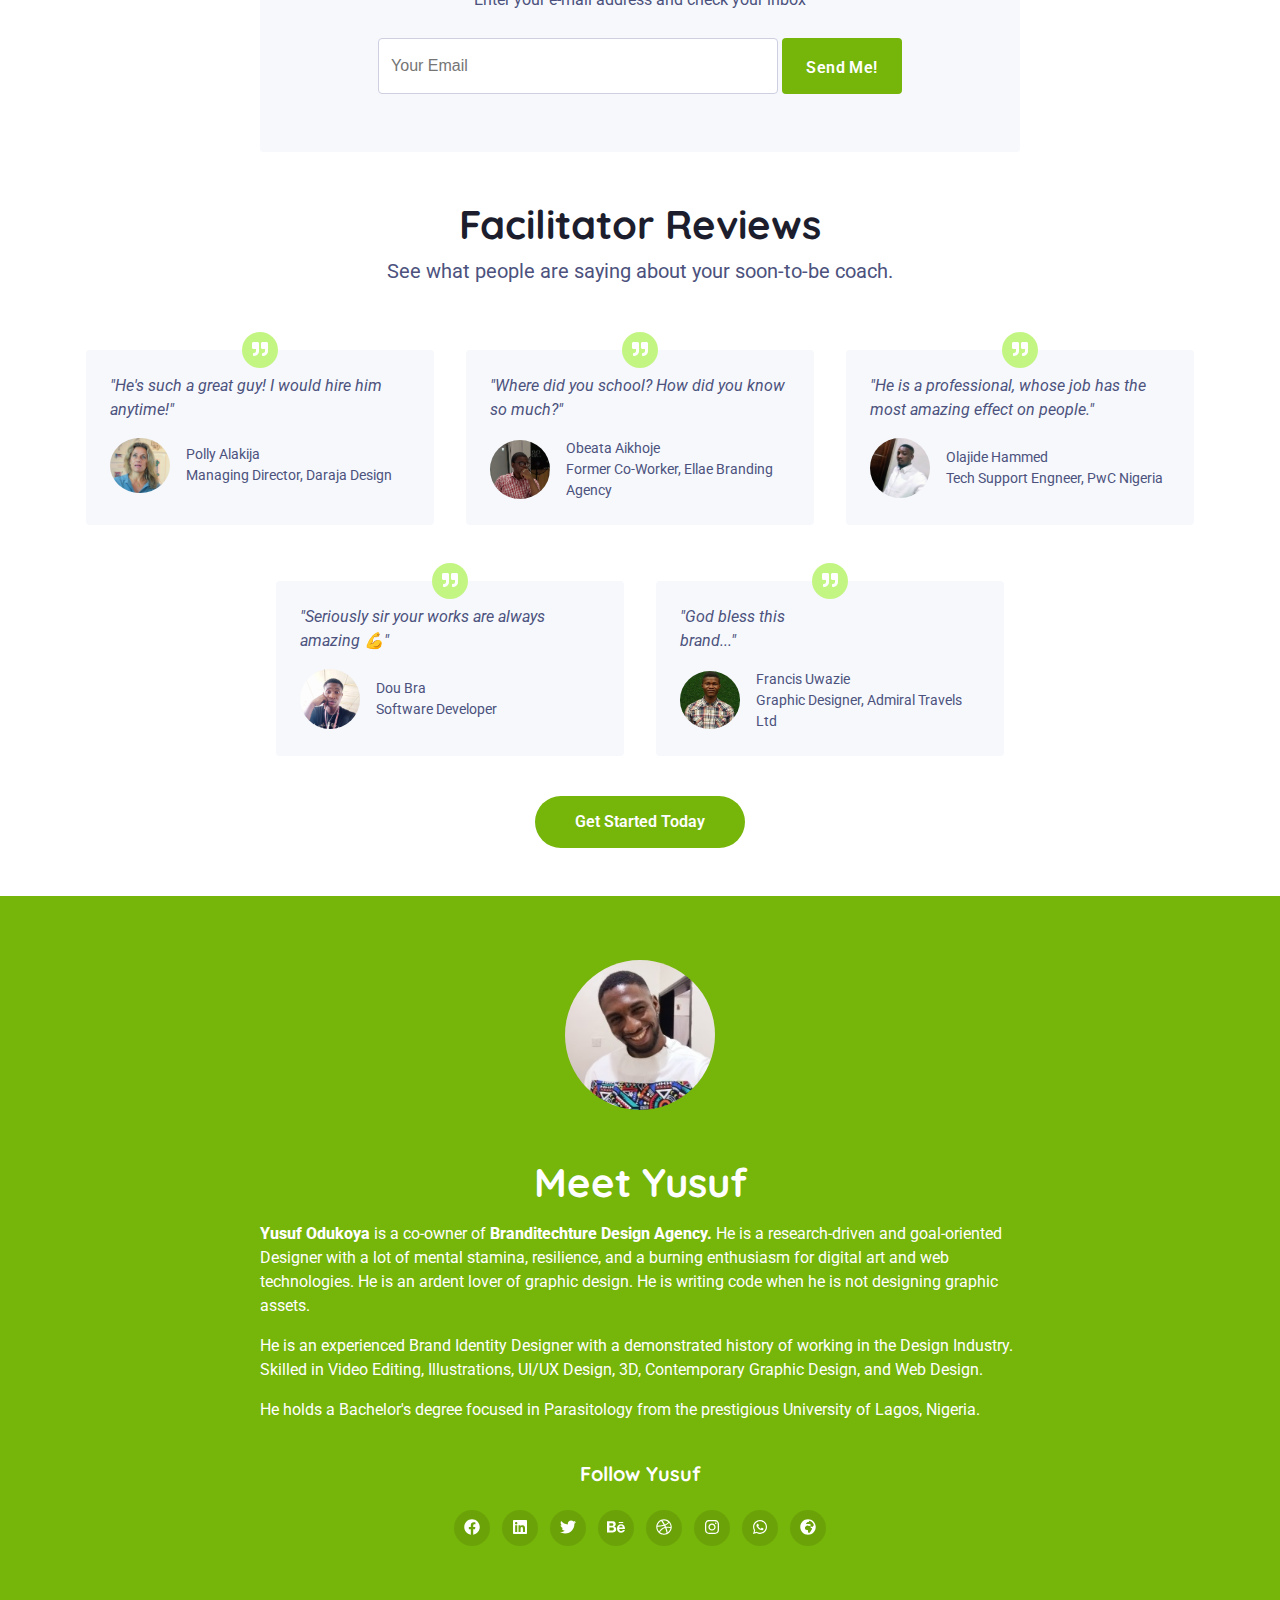
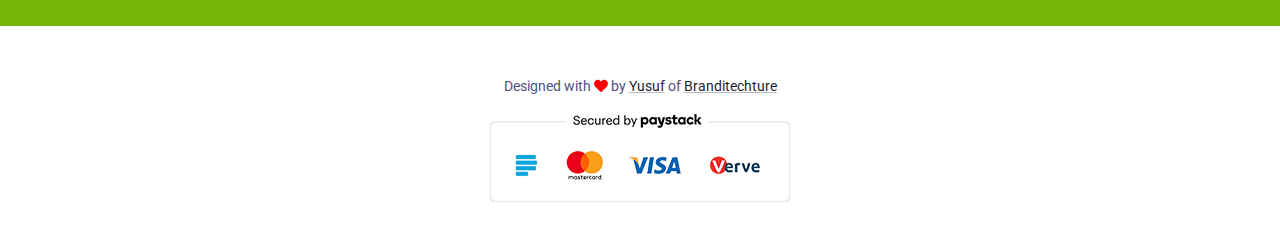
==== commit 24b85481: "Update index.html" ====
--- a/index.html
+++ b/index.html
@@ -32,7 +32,7 @@
     <script defer src="assets/fontawesome/js/all.min.js"></script>
     <!-- Theme CSS -->  
 	<link id="theme-style" rel="stylesheet" href="assets/css/theme.css">
-	<!-- Facebook Pixel Code -->
+<!-- Facebook Pixel Code -->
 <script>
 	!function(f,b,e,v,n,t,s)
 	{if(f.fbq)return;n=f.fbq=function(){n.callMethod?
@@ -438,6 +438,7 @@
 			        <h5 class="text-white mb-4">Follow Yusuf</h5>
 				    <ul class="social-list list-unstyled">
 					    <li class="list-inline-item"><a target="_blank" href="https://facebook.com/thaikuun"><i class="fab fa-facebook"></i></a></li>
+					    <li class="list-inline-item"><a target="_blank" href="https://linkedin.com/thaikuun"><i class="fab fa-linkedin"></i></a></li>
 					    <li class="list-inline-item"><a target="_blank" href="https://twitter.com/thaikuun"><i class="fab fa-twitter"></i></a></li>
 					    <li class="list-inline-item"><a target="_blank" href="https://behance.net/yusuf-odukoya"><i class="fab fa-behance"></i></a></li> 
 			            <li class="list-inline-item"><a target="_blank" href="https://dribbble.com/designeryusuf/shots"><i class="fab fa-dribbble"></i></a></li>
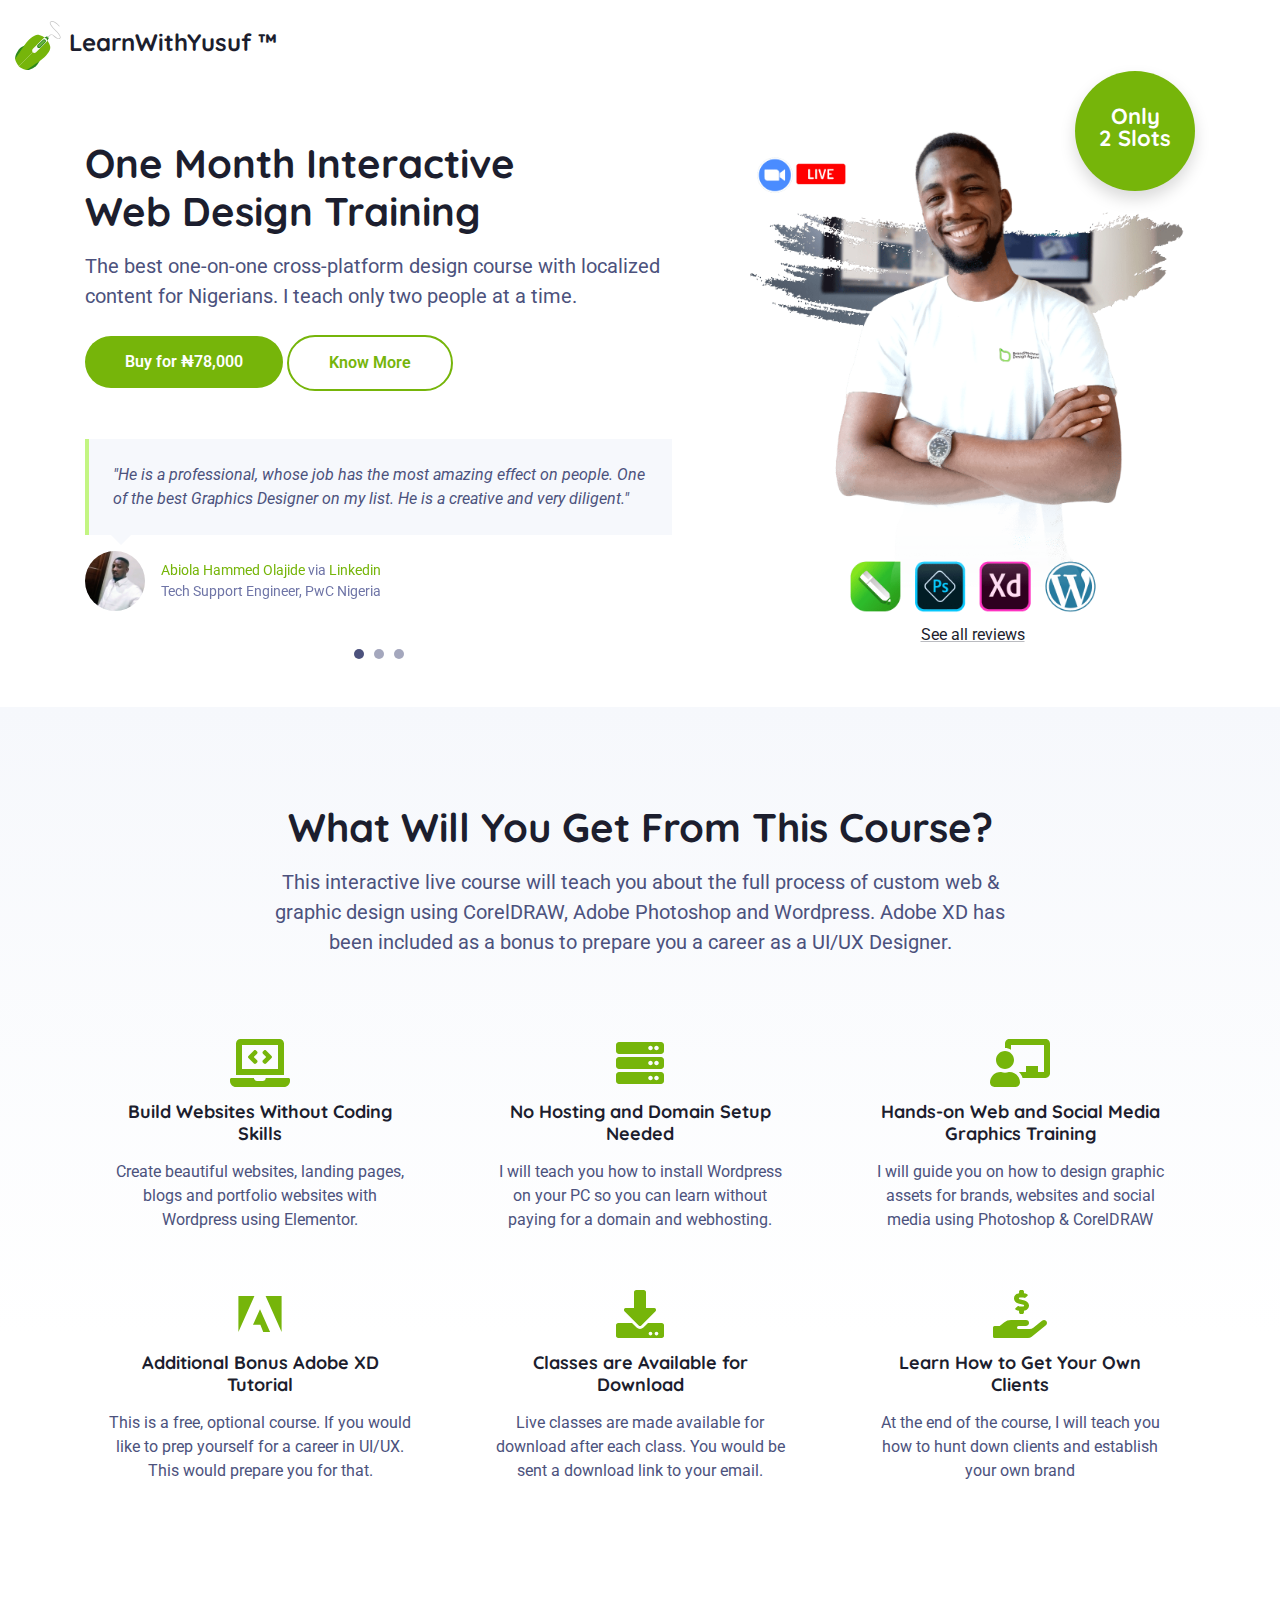
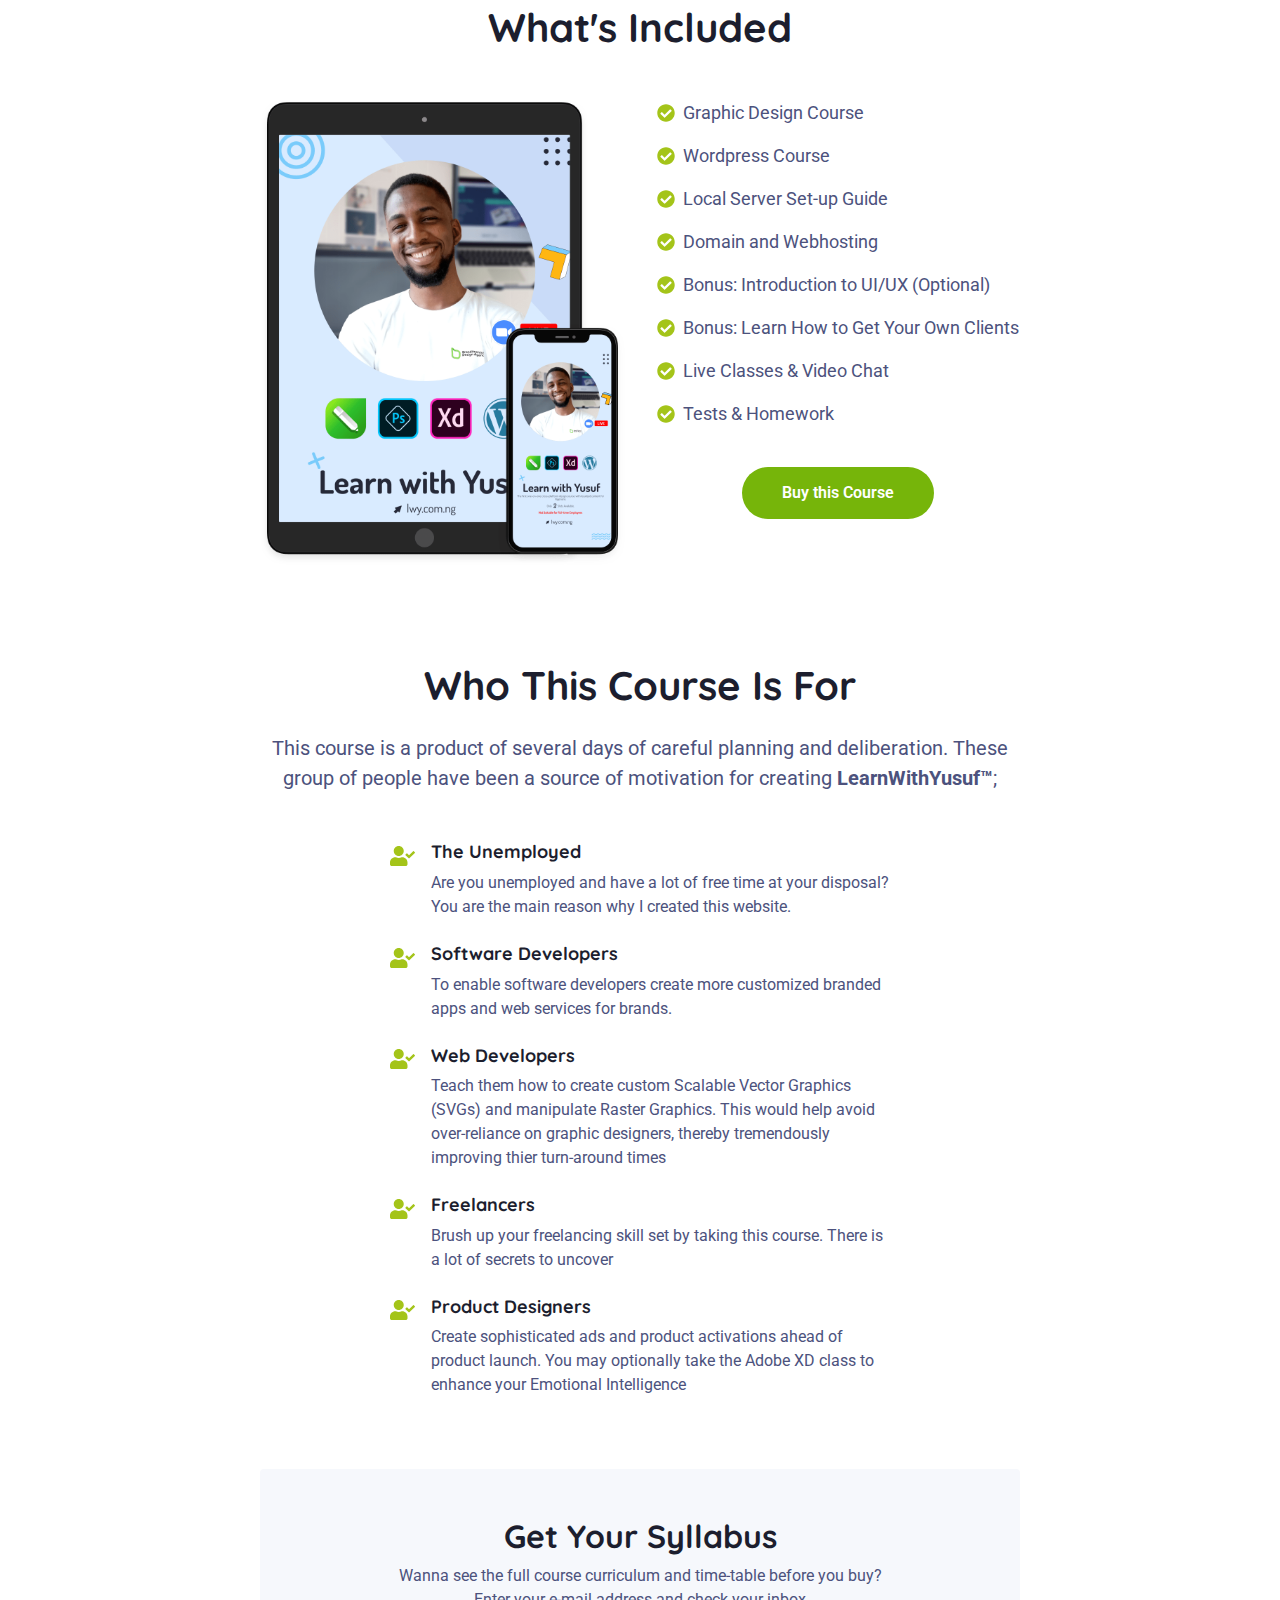
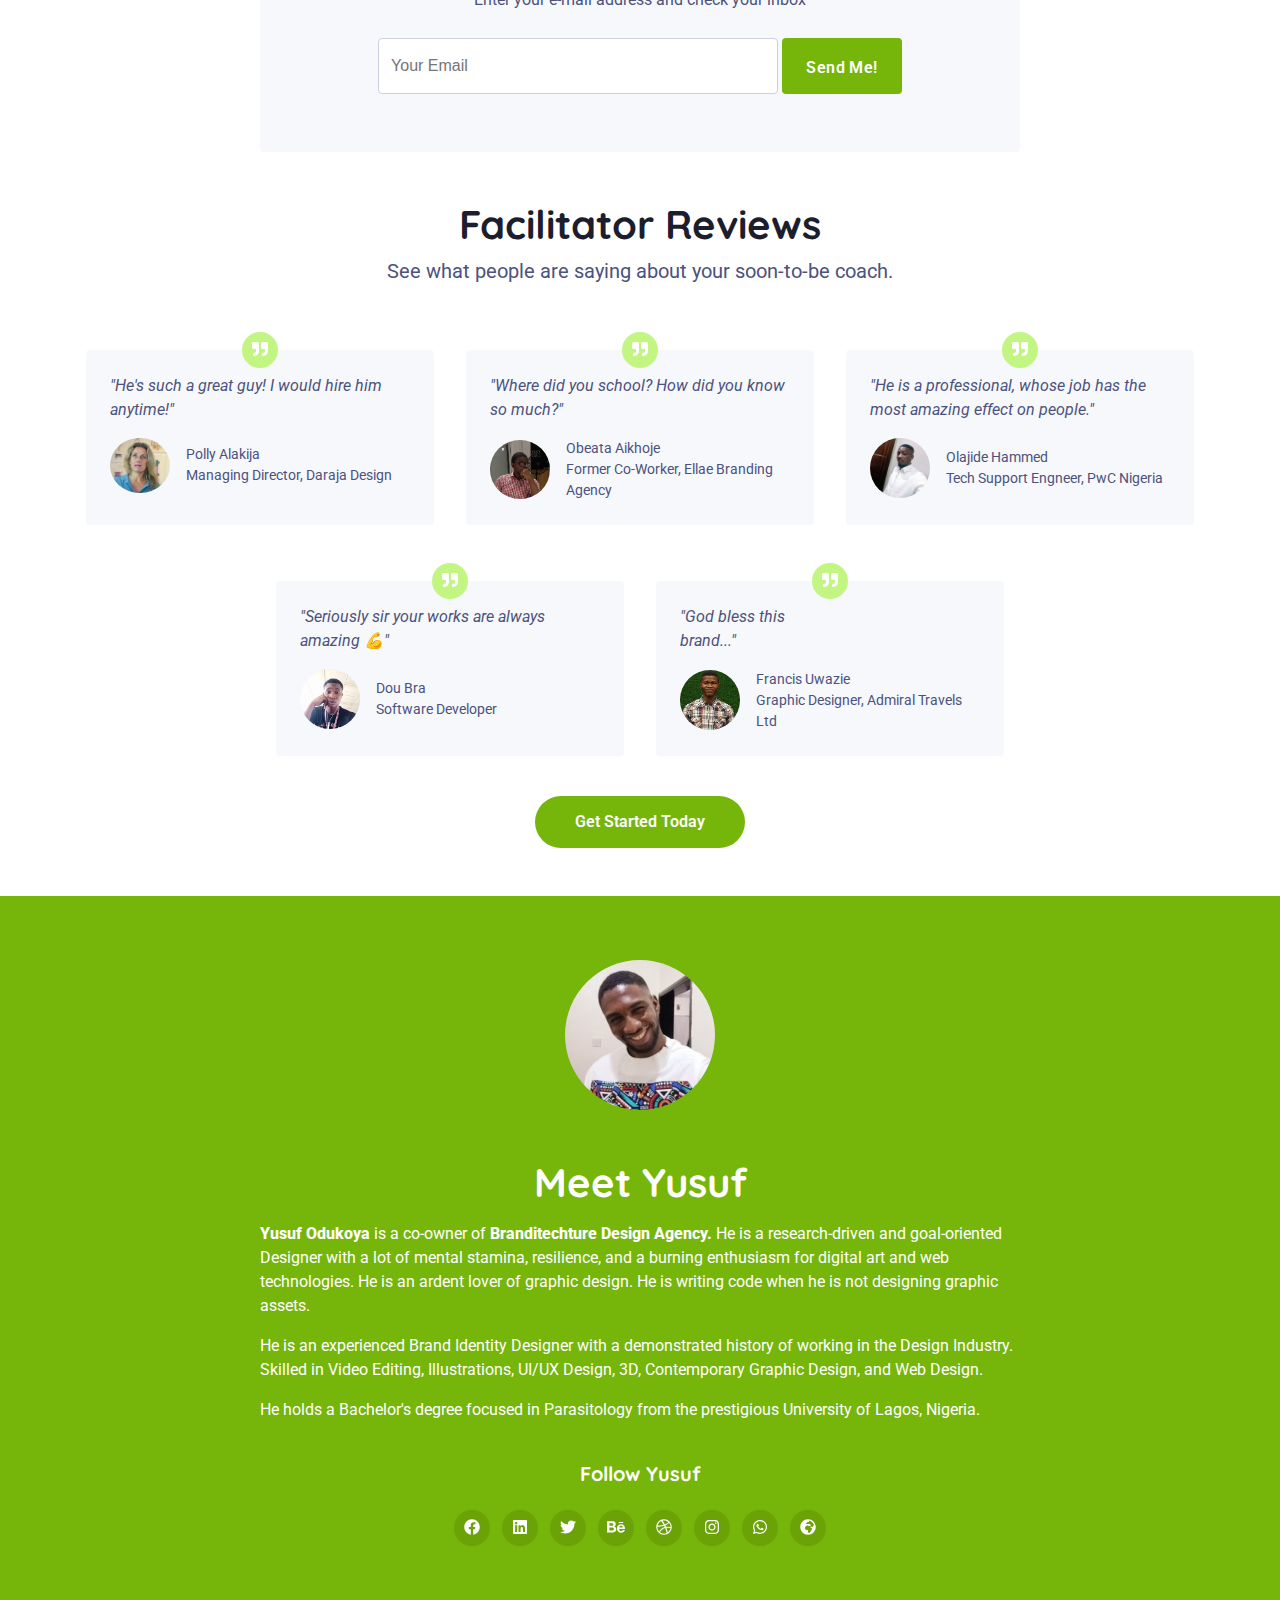
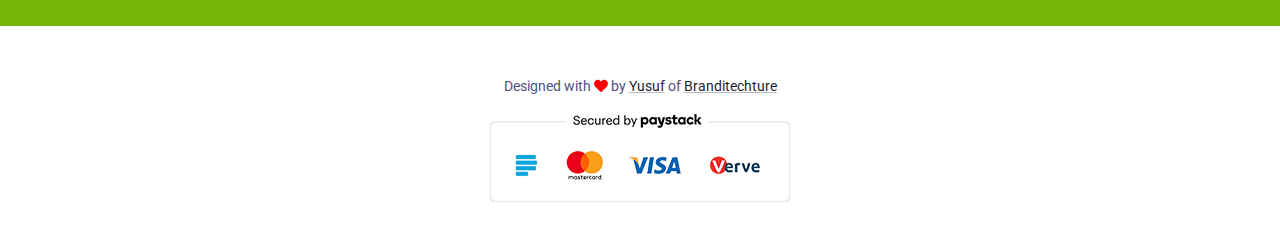
==== commit 51c8a02e: "updated author" ====
--- a/index.html
+++ b/index.html
@@ -16,7 +16,7 @@
     <meta charset="utf-8">
     <meta http-equiv="X-UA-Compatible" content="IE=edge">
     <meta name="viewport" content="width=device-width, initial-scale=1.0">
-    <meta name="description" content="Bootstrap 4 Book/eBook Landing Page Template For Developers">
+    <meta name="description" content="The best one-on-one cross-platform design course with localized content for Nigerians.">
     <meta name="author" content="Xiaoying Riley at 3rd Wave Media">    
 	<!--Favicon-->
 	<link rel="apple-touch-icon" sizes="144x144" href="/apple-touch-icon.png">
